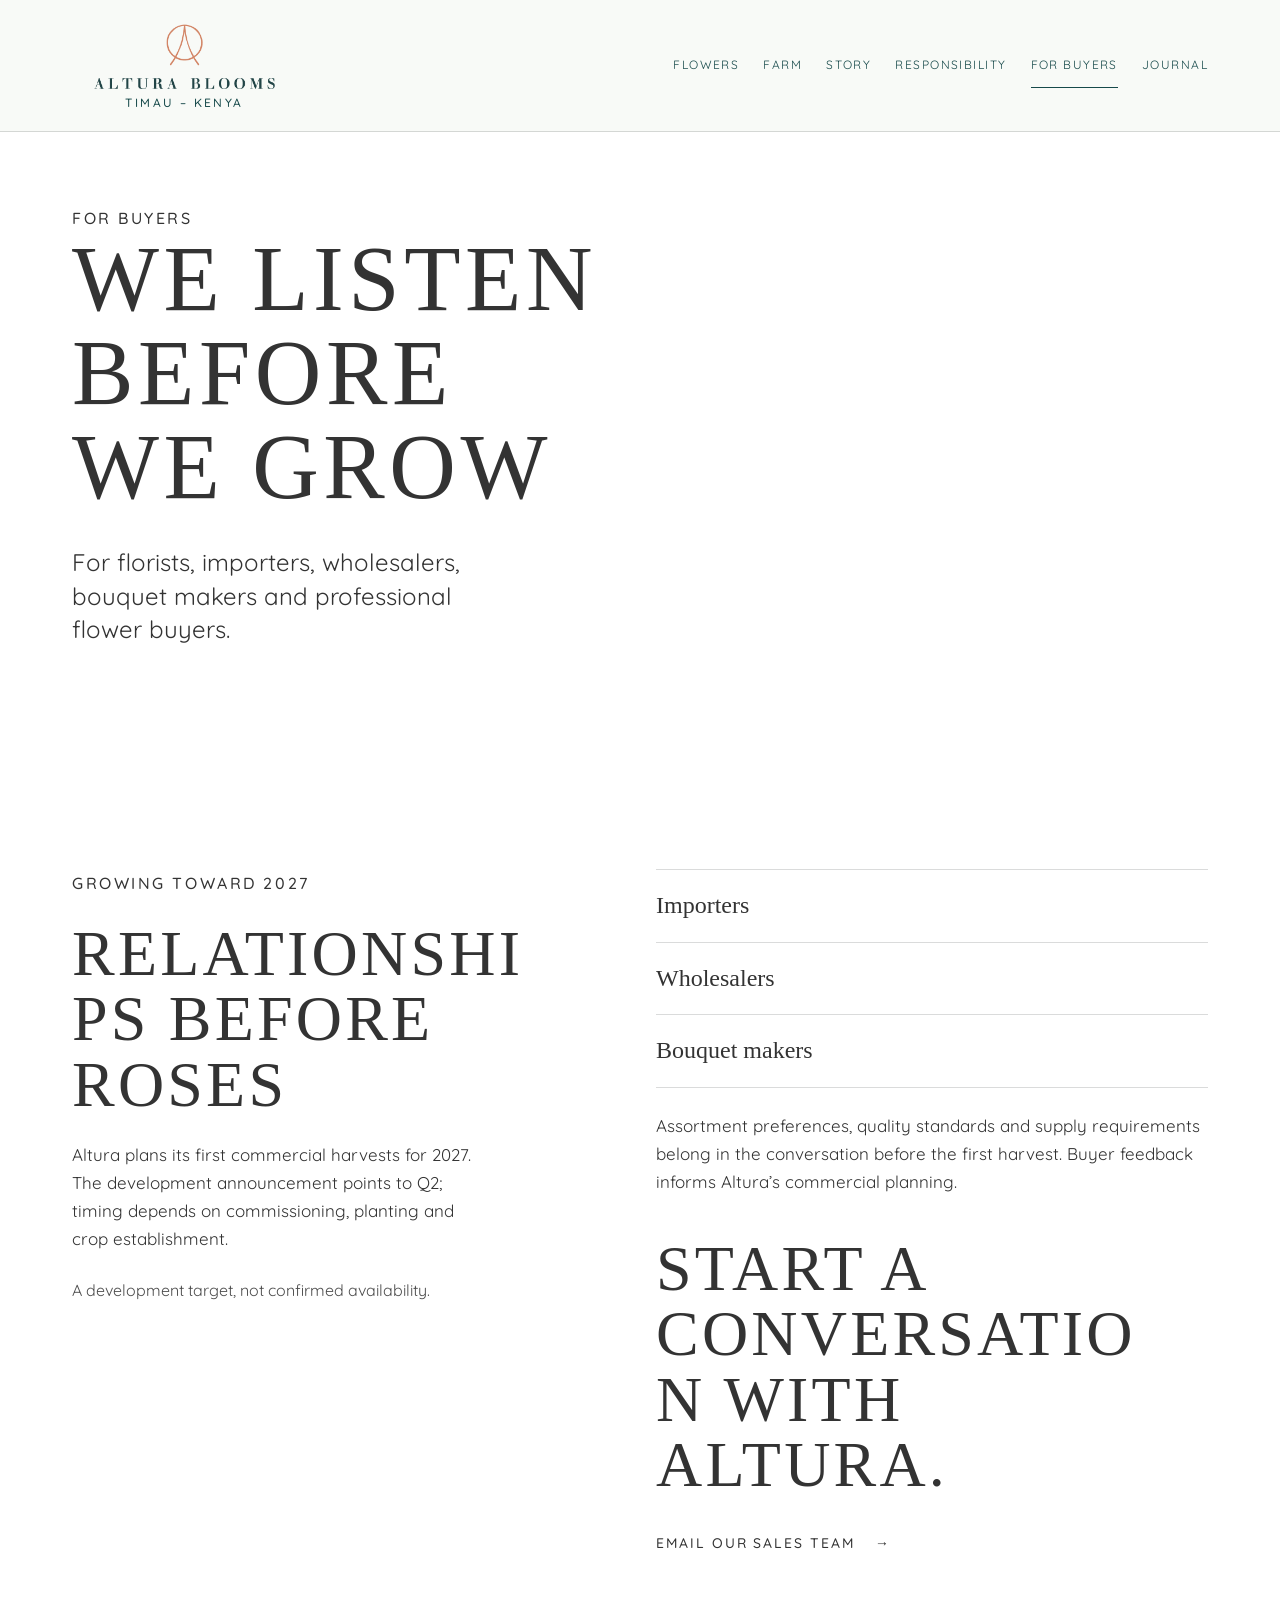
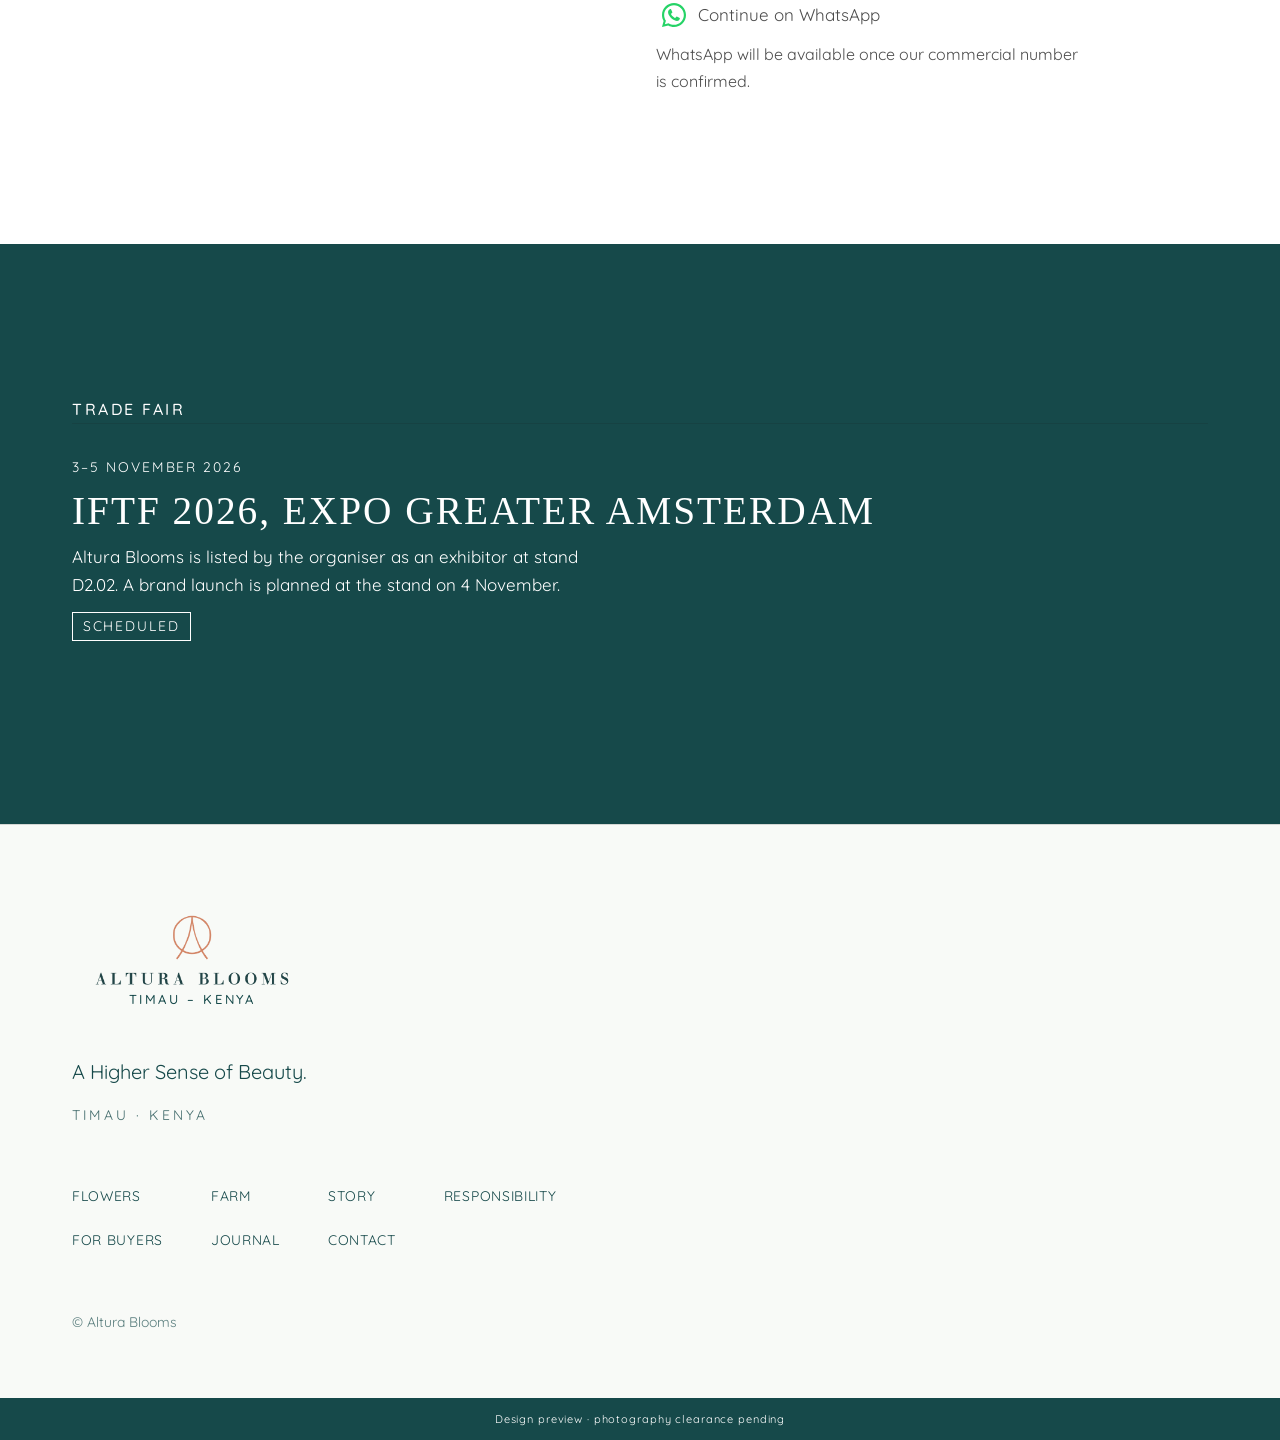
==== pages/buyers/index.html @ 37ee0383 "Add files via upload" ====
<!doctype html>
<html lang="en" data-stage="development">
<head>
<meta charset="utf-8">
<meta name="viewport" content="width=device-width, initial-scale=1, viewport-fit=cover">
<title>For Buyers — Altura Blooms</title>
<meta name="description" content="Altura Blooms is building direct relationships with importers, wholesalers and bouquet makers. Professional buyers can enquire about the assortment.">
<meta name="robots" content="noindex, nofollow">
<link rel="canonical" href="https://mrafrica12.github.io/altura_blooms/pages/buyers/index.html">
<meta property="og:site_name" content="Altura Blooms">
<meta property="og:title" content="For Buyers — Altura Blooms">
<meta property="og:description" content="Altura Blooms is building direct relationships with importers, wholesalers and bouquet makers. Professional buyers can enquire about the assortment.">
<meta property="og:type" content="website">
<meta property="og:locale" content="en">
<meta name="twitter:card" content="summary">
<meta name="theme-color" content="#16494A">
<link rel="icon" type="image/png" sizes="32x32" href="../../assets/logos/favicon/favicon-32.png">
<link rel="apple-touch-icon" href="../../assets/logos/favicon/apple-touch-icon.png">

<link rel="stylesheet" href="../../css/altura.css">
<script>document.documentElement.classList.add('js')</script>
<script type="application/ld+json">{"@context":"https://schema.org","@type":"BreadcrumbList","itemListElement":[{"@type":"ListItem","position":1,"name":"Altura Blooms","item":"https://mrafrica12.github.io/altura_blooms/"},{"@type":"ListItem","position":2,"name":"For Buyers","item":"https://mrafrica12.github.io/altura_blooms/pages/buyers/index.html"}]}</script>
</head>
<body>
<a class="skip-link" href="#main">Skip to content</a>
<header class="site-header">
  <div class="site-header__bar">
    <a class="wordmark" href="../../index.html" aria-label="Altura Blooms, home"><picture><source media="(max-width: 767px)" srcset="../../assets/logos/web/official-mark.png"><img class="wordmark__official" src="../../assets/logos/web/official-primary.png" width="225" height="118" alt="Altura Blooms — Timau, Kenya"></picture><span class="wordmark__location" aria-hidden="true">Timau – Kenya</span></a>
    <nav class="nav-desktop" aria-label="Primary"><ul><li><a href="../../pages/flowers/index.html">Flowers</a></li><li><a href="../../pages/farm/index.html">Farm</a></li><li><a href="../../pages/story/index.html">Story</a></li><li><a href="../../pages/responsibility/index.html">Responsibility</a></li><li><a href="../../pages/buyers/index.html" aria-current="page">For Buyers</a></li><li><a href="../../pages/journal/index.html">Journal</a></li></ul></nav>
    <button class="menu-toggle" type="button" aria-expanded="false" aria-controls="menu-panel"><span class="menu-toggle__label">Menu</span><span class="menu-toggle__bars" aria-hidden="true"></span></button>
  </div>
  <nav class="menu-panel" id="menu-panel" aria-label="Menu"><ul><li><a href="../../pages/flowers/index.html">Flowers</a></li><li><a href="../../pages/farm/index.html">Our Farm</a></li><li><a href="../../pages/story/index.html">Our Story</a></li><li><a href="../../pages/responsibility/index.html">People · Perpetuity · Planet</a></li><li><a href="../../pages/buyers/index.html" aria-current="page">For Buyers</a></li><li><a href="../../pages/journal/index.html">Journal</a></li><li><a href="../../pages/contact/index.html">Contact</a></li></ul><p class="menu-panel__foot">Timau · Kenya</p></nav>
</header>
<main id="main">


<section class="page-intro"><div class="container">
  <span class="eyebrow" data-reveal>For Buyers</span>
  <h1 data-reveal>We listen before we grow</h1>
  <p class="lede" data-reveal>For florists, importers, wholesalers, bouquet makers and professional flower buyers.</p>
</div></section>
<section class="section"><div class="container split">
  <div class="stack"><span class="eyebrow" data-reveal>Growing toward 2027</span><h2 data-reveal>Relationships before roses</h2><p data-reveal>Altura plans its first commercial harvests for 2027. The development announcement points to Q2; timing depends on commissioning, planting and crop establishment.</p><p class="caption">A development target, not confirmed availability.</p></div>
  <div class="stack">
    <ul class="people" data-reveal><li><strong>Importers</strong></li><li><strong>Wholesalers</strong></li><li><strong>Bouquet makers</strong></li></ul>
    <p>Assortment preferences, quality standards and supply requirements belong in the conversation before the first harvest. Buyer feedback informs Altura’s commercial planning.</p>
    <div class="buyer-conversation" id="conversation">
      <h2 class="display">Start a conversation with Altura.</h2>
      <a class="link-arrow" href="mailto:sales@alturablooms.ke">Email our sales team</a>
      <div class="buyer-whatsapp"><button class="whatsapp-action" type="button" disabled aria-describedby="whatsapp-state"><img src="../../assets/logos/whatsapp/whatsapp-glyph-green.svg" width="24" height="24" alt=""><span>Continue on WhatsApp</span></button><p class="whatsapp-note" id="whatsapp-state">WhatsApp will be available once our commercial number is confirmed.</p></div>
    </div>
  </div>
</div></section>
<section class="section section--dark"><div class="container">
  <span class="eyebrow" data-reveal>Trade fair</span>
  <article class="entry" data-reveal>
  <time datetime="2026-11-03">3–5 November 2026</time>
  <h3>IFTF 2026, Expo Greater Amsterdam</h3>
  <p>Altura Blooms is listed by the organiser as an exhibitor at stand D2.02. A brand launch is planned at the stand on 4 November.</p>
  <p><span class="status" data-event-end="2026-11-05">Scheduled</span></p>
</article>
</div></section>
</main>
<footer class="site-footer">
  <div class="container">
    <div class="site-footer__logo"><img class="site-footer__official" src="../../assets/logos/web/official-primary.png" width="240" height="126" alt="Altura Blooms — Timau, Kenya" loading="lazy"><span class="site-footer__location" aria-hidden="true">Timau – Kenya</span></div><p class="site-footer__line">A Higher Sense of Beauty.</p>
    <p class="site-footer__place">Timau · Kenya</p>
    <nav aria-label="Footer"><ul><li><a href="../../pages/flowers/index.html">Flowers</a></li><li><a href="../../pages/farm/index.html">Farm</a></li><li><a href="../../pages/story/index.html">Story</a></li><li><a href="../../pages/responsibility/index.html">Responsibility</a></li><li><a href="../../pages/buyers/index.html" aria-current="page">For Buyers</a></li><li><a href="../../pages/journal/index.html">Journal</a></li><li><a href="../../pages/contact/index.html">Contact</a></li></ul></nav>
    
    <small>© Altura Blooms</small>
  </div>
</footer>
<div class="dev-flag">Design preview · photography clearance pending</div>
<script src="../../js/altura.js" defer></script>



</body>
</html>
---- css/altura.css ----
/* Brand Guidelines 2026 pp.39–42. Legacy token names retained for compatibility. */
:root {
  /* Approved palette */
  --altura-deep-green: #16494A;
  --altura-deep-green-soft: #16494A;
  --altura-gold: #D39173;
  --altura-peach: #FFFFFF;
  --altura-ivory: #FFFFFF;
  --altura-white: #ffffff;
  --altura-charcoal: #333333;
  --altura-muted: #4D4D4D;
  --altura-rule: rgb(27 34 32 / 0.16);
  --altura-rule-light: rgb(255 255 255 / 0.28);

  /* type */
  --font-display: "Walbaum", Georgia, serif;
  --font-body: "Quicksand", Arial, sans-serif;
  --step--1: clamp(0.8125rem, 0.79rem + 0.1vw, 0.875rem);
  --step-0: clamp(1rem, 0.97rem + 0.15vw, 1.0625rem);
  --step-1: clamp(1.25rem, 1.15rem + 0.5vw, 1.5rem);
  --step-2: clamp(1.75rem, 1.5rem + 1.2vw, 2.5rem);
  --step-3: clamp(2.5rem, 2rem + 2.5vw, 4rem);
  --step-4: clamp(3.25rem, 2.4rem + 4.2vw, 6.5rem);
  --step-5: clamp(4rem, 2.6rem + 7vw, 10rem);
  --tracking-wide: 0.22em;
  --tracking-caps: 0.14em;

  /* spacing rhythm (4px base) */
  --space-1: 0.25rem;
  --space-2: 0.5rem;
  --space-3: 0.75rem;
  --space-4: 1rem;
  --space-5: 1.5rem;
  --space-6: 2rem;
  --space-7: 3rem;
  --space-8: 4.5rem;
  --space-9: 7rem;
  --gutter: 1.25rem;
  --section-space: clamp(4.5rem, 3rem + 8vw, 10rem);

  /* container widths */
  --container: 76rem;
  --container-narrow: 40rem;
  --container-text: 34rem;

  /* borders, motion, layers */
  --rule: 1px solid var(--altura-rule);
  --ease: cubic-bezier(0.22, 0.61, 0.36, 1);
  --duration-1: 200ms;
  --duration-2: 600ms;
  --duration-3: 1100ms;
  --z-header: 50;
  --z-menu: 60;
  --z-skip: 100;
  --header-height: 4.25rem;
  --touch: 2.75rem;
}
@media (min-width: 768px) { :root { --gutter: 2.5rem; --header-height: 5rem; } }
@media (min-width: 1440px) { :root { --gutter: 4rem; --container: 90rem; } }
*, *::before, *::after { box-sizing: border-box; }
html { -webkit-text-size-adjust: 100%; text-size-adjust: 100%; }
body, h1, h2, h3, h4, p, figure, blockquote, ul, ol, dl, dd { margin: 0; }
ul[role="list"], ol[role="list"], .list-plain { list-style: none; padding: 0; }
img, picture, svg { display: block; max-width: 100%; }
img { height: auto; }
button, input, select, textarea { font: inherit; color: inherit; }
button { cursor: pointer; }
a { color: inherit; }
[hidden] { display: none !important; }
body { font-family: var(--font-body); font-size: var(--step-0); line-height: 1.65; }
h1, h2, h3, .display { font-family: var(--font-display); font-weight: 400; line-height: 1.02; letter-spacing: -0.01em; text-wrap: balance; }
h1 { font-size: var(--step-4); }
h2 { font-size: var(--step-3); }
h3 { font-size: var(--step-2); }
.display--xl { font-size: var(--step-5); line-height: 0.92; }
.eyebrow { font-size: var(--step--1); letter-spacing: var(--tracking-wide); text-transform: uppercase; font-weight: 500; }
.eyebrow::before { content: ""; display: inline-block; width: 2rem; height: 1px; background: currentColor; vertical-align: middle; margin-right: var(--space-3); opacity: 0.7; }
.lede { font-family: var(--font-display); font-size: var(--step-1); line-height: 1.4; }
.tagline { font-family: var(--font-display); font-style: italic; }
.caption { font-size: var(--step--1); color: var(--altura-muted); }
p { max-width: var(--container-text); text-wrap: pretty; }
blockquote { font-family: var(--font-display); font-size: var(--step-2); line-height: 1.2; }
blockquote footer { font-family: var(--font-body); font-size: var(--step--1); letter-spacing: var(--tracking-caps); text-transform: uppercase; margin-top: var(--space-4); }
html { scroll-behavior: smooth; }
body { background: var(--altura-ivory); color: var(--altura-charcoal); min-height: 100vh; overflow-x: hidden; }
:focus-visible { outline: 2px solid var(--altura-gold); outline-offset: 3px; }
::selection { background: var(--altura-peach); color: var(--altura-charcoal); }
.skip-link { position: fixed; left: var(--space-4); top: var(--space-4); z-index: var(--z-skip); background: var(--altura-white); color: var(--altura-charcoal); padding: var(--space-3) var(--space-4); transform: translateY(-200%); }
.skip-link:focus { transform: none; }
main { display: block; }
.container { width: 100%; max-width: var(--container); margin-inline: auto; padding-inline: var(--gutter); }
.container--narrow { max-width: calc(var(--container-narrow) + 2 * var(--gutter)); }
.section { padding-block: var(--section-space); }
.section--dark { background: var(--altura-deep-green); color: var(--altura-ivory); }
.section--flush { padding-block: 0; }
.stack > * + * { margin-top: var(--space-5); }
.stack--lg > * + * { margin-top: var(--space-7); }
.section-head { margin-bottom: var(--space-7); }
.section-head .eyebrow { margin-bottom: var(--space-5); display: block; }

/* editorial split: stacked on mobile, asymmetric on wider screens */
.split { display: grid; gap: var(--space-6); }
.rule-top { border-top: var(--rule); padding-top: var(--space-5); }

/* full-bleed figure with caption */
.bleed { width: 100%; }
.media { position: relative; overflow: hidden; background: var(--altura-deep-green-soft); }
.media picture { display: block; width: 100%; height: 100%; }
.media img { width: 100%; height: 100%; object-fit: cover; }
.media--tall { aspect-ratio: 4 / 5; }
.media--wide { aspect-ratio: 3 / 2; }
.media--cinema { aspect-ratio: 4 / 5; }
figure figcaption { margin-top: var(--space-3); padding-inline: var(--gutter); font-size: var(--step--1); color: var(--altura-muted); }
.section--dark figure figcaption { color: rgb(246 241 232 / 0.7); }
/* buttons / links: text-led, quiet */
.link-arrow { display: inline-flex; align-items: center; gap: var(--space-3); min-height: var(--touch); font-size: var(--step--1); letter-spacing: var(--tracking-caps); text-transform: uppercase; text-decoration: none; font-weight: 500; border-bottom: 1px solid currentColor; padding-block: var(--space-2); }
.link-arrow::after { content: "→"; transition: transform var(--duration-1) var(--ease); }
.link-arrow:hover::after { transform: translateX(0.35rem); }
.btn { display: inline-flex; align-items: center; justify-content: center; min-height: var(--touch); padding: 0 var(--space-6); border: 1px solid currentColor; background: transparent; text-decoration: none; font-size: var(--step--1); letter-spacing: var(--tracking-caps); text-transform: uppercase; font-weight: 500; transition: background var(--duration-1), color var(--duration-1); }
.btn:hover { background: var(--altura-charcoal); color: var(--altura-ivory); }
.section--dark .btn:hover, .hero .btn:hover { background: var(--altura-ivory); color: var(--altura-deep-green); }
.btn[disabled] { opacity: 0.45; cursor: not-allowed; }
.btn[disabled]:hover { background: transparent; color: inherit; }

/* hero */
.hero { position: relative; min-height: 100svh; display: flex; align-items: flex-end; color: var(--altura-white); background: var(--altura-deep-green); isolation: isolate; }
.hero .media { position: absolute; inset: 0; z-index: -2; }
.hero::after { content: ""; position: absolute; inset: 0; z-index: -1; background: linear-gradient(to top, rgb(10 30 27 / 0.8), rgb(10 30 27 / 0.25) 45%, rgb(10 30 27 / 0) 68%); }
.hero__inner { width: 100%; padding: 0 var(--gutter) calc(var(--space-7) + env(safe-area-inset-bottom)); max-width: var(--container); margin-inline: auto; }
.hero__brand { font-size: var(--step--1); letter-spacing: var(--tracking-wide); text-transform: uppercase; margin-bottom: var(--space-4); }
.hero__title { font-size: var(--step-4); max-width: 11ch; }
.hero__place { margin-top: var(--space-5); font-size: var(--step--1); letter-spacing: var(--tracking-wide); text-transform: uppercase; }
.hero .link-arrow { margin-top: var(--space-5); }
.hero--page { min-height: 72svh; }

/* page intro (non-image) */
.page-intro { padding-top: calc(var(--header-height) + var(--space-8)); padding-bottom: var(--space-8); }
.page-intro h1 { max-width: 14ch; }
.page-intro .lede { margin-top: var(--space-6); max-width: 28rem; }

/* three principles */
.principle { position: relative; min-height: 88svh; display: flex; align-items: flex-end; color: var(--altura-ivory); background: var(--altura-deep-green); isolation: isolate; }
.principle .media { position: absolute; inset: 0; z-index: -2; }
.principle::after { content: ""; position: absolute; inset: 0; z-index: -1; background: linear-gradient(to top, rgb(10 30 27 / 0.78), rgb(10 30 27 / 0.1) 70%); }
.principle--plain::after { display: none; }
.principle__inner { width: 100%; max-width: var(--container); margin-inline: auto; padding: var(--space-8) var(--gutter); }
.principle__word { font-family: var(--font-display); font-size: var(--step-5); line-height: 0.9; letter-spacing: -0.02em; }
.principle__text { margin-top: var(--space-5); max-width: 24rem; }
.principle-lead { padding-block: var(--section-space); text-align: left; }
.principle-lead blockquote { max-width: 18ch; }

/* journey — typographic sequence */
.journey { counter-reset: stage; list-style: none; padding: 0; border-top: var(--rule); }
.journey li { counter-increment: stage; display: flex; align-items: baseline; gap: var(--space-5); padding-block: var(--space-5); border-bottom: var(--rule); font-family: var(--font-display); font-size: var(--step-2); }
.journey li::before { content: counter(stage, decimal-leading-zero); font-family: var(--font-body); font-size: var(--step--1); letter-spacing: var(--tracking-caps); color: var(--altura-gold); min-width: 2rem; }

/* continuity sequence (Perpetuity page) */
.continuity { list-style: none; padding: 0; font-family: var(--font-display); font-size: var(--step-3); line-height: 1.15; }
.continuity li { padding-block: var(--space-3); border-top: 1px solid var(--altura-rule-light); opacity: calc(1 - var(--i) * 0.14); }

/* people list */
.people { list-style: none; padding: 0; border-top: var(--rule); }
.people li { display: grid; gap: var(--space-1); padding-block: var(--space-4); border-bottom: var(--rule); }
.people strong { font-family: var(--font-display); font-weight: 400; font-size: var(--step-1); }
.people span { font-size: var(--step--1); color: var(--altura-muted); letter-spacing: var(--tracking-caps); text-transform: uppercase; }

/* dated entries (journal) */
.entry { padding-block: var(--space-6); border-top: var(--rule); display: grid; gap: var(--space-3); }
.entry time { font-size: var(--step--1); letter-spacing: var(--tracking-caps); text-transform: uppercase; color: var(--altura-gold); }
.entry h3 { font-size: var(--step-2); }
.status { display: inline-block; font-size: var(--step--1); letter-spacing: var(--tracking-caps); text-transform: uppercase; border: 1px solid currentColor; padding: 0.15rem 0.6rem; }

/* final brand moment */
.finale { position: relative; min-height: 100svh; padding: calc(var(--header-height) + var(--space-6)) 0 var(--space-8); display: grid; place-items: center; text-align: center; color: var(--altura-white); isolation: isolate; background: var(--altura-deep-green); }
.finale .media { position: absolute; inset: 0; z-index: -2; }
.finale::after { content: ""; position: absolute; inset: 0; z-index: -1; background: rgb(10 30 27 / 0.45); }
.finale__name { font-family: var(--font-display); font-size: var(--step-4); letter-spacing: 0.12em; text-transform: uppercase; line-height: 1.05; }
.finale__tag { font-family: var(--font-display); font-style: italic; font-size: var(--step-2); margin-top: var(--space-5); }
.finale__place { margin-top: var(--space-6); font-size: var(--step--1); letter-spacing: var(--tracking-wide); text-transform: uppercase; }

/* footer */
.site-footer { background: var(--altura-deep-green); color: var(--altura-ivory); padding-block: var(--space-8) var(--space-6); }
.site-footer__emblem { width: 8rem; height: 8rem; border-radius: 50%; box-shadow: 0 0 0 1px var(--altura-gold); }
.finale__mark { width: 5rem; height: 5rem; margin: 0 auto var(--space-6); border-radius: 50%; box-shadow: 0 0 0 1px var(--altura-peach); }
.site-footer__name { font-family: var(--font-display); font-size: var(--step-2); letter-spacing: 0.14em; text-transform: uppercase; }
.site-footer__tag { font-family: var(--font-display); font-style: italic; margin-top: var(--space-2); }
.site-footer__place { font-size: var(--step--1); letter-spacing: var(--tracking-wide); text-transform: uppercase; margin-top: var(--space-4); opacity: 0.8; }
.site-footer nav ul { list-style: none; padding: 0; margin: var(--space-7) 0; display: grid; grid-template-columns: 1fr 1fr; gap: 0 var(--space-5); }
.site-footer nav a { display: flex; align-items: center; min-height: var(--touch); text-decoration: none; border-bottom: 1px solid var(--altura-rule-light); font-size: var(--step--1); letter-spacing: var(--tracking-caps); text-transform: uppercase; }
.site-footer small { display: block; font-size: var(--step--1); opacity: 0.7; }

/* development-stage marker; removed by build when stage != development */
.dev-flag { position: fixed; right: var(--space-2); bottom: var(--space-2); z-index: var(--z-skip); background: var(--altura-charcoal); color: var(--altura-white); font-size: 0.6875rem; letter-spacing: 0.08em; padding: 0.35rem 0.6rem; opacity: 0.85; pointer-events: none; }
.site-header { position: fixed; inset: 0 0 auto 0; z-index: var(--z-header); height: var(--header-height); background: var(--altura-ivory); color: var(--altura-charcoal); border-bottom: var(--rule); transition: background var(--duration-2) var(--ease), color var(--duration-2) var(--ease), border-color var(--duration-2); }
.js .site-header[data-over-hero]:not(.is-scrolled):not(.is-menu-open) { background: transparent; color: var(--altura-white); border-color: transparent; }
.site-header__bar { position: relative; z-index: calc(var(--z-menu) + 1); height: 100%; display: flex; align-items: center; justify-content: space-between; max-width: var(--container); margin-inline: auto; padding-inline: var(--gutter); }
.wordmark { font-family: var(--font-display); font-size: 1.125rem; letter-spacing: 0.32em; text-transform: uppercase; text-decoration: none; display: inline-flex; align-items: center; min-height: var(--touch); }
.wordmark { gap: var(--space-3); }
.wordmark__mark { width: 2.5rem; height: 2.5rem; border-radius: 50%; }
.menu-toggle { display: inline-flex; align-items: center; gap: var(--space-3); min-height: var(--touch); min-width: var(--touch); padding: 0; border: 0; background: none; font-size: var(--step--1); letter-spacing: var(--tracking-caps); text-transform: uppercase; }
.menu-toggle__bars { width: 1.5rem; height: 0.75rem; position: relative; }
.menu-toggle__bars::before, .menu-toggle__bars::after { content: ""; position: absolute; left: 0; right: 0; height: 1px; background: currentColor; transition: transform var(--duration-1) var(--ease), top var(--duration-1) var(--ease); }
.menu-toggle__bars::before { top: 0; }
.menu-toggle__bars::after { top: 100%; }
.menu-toggle[aria-expanded="true"] .menu-toggle__bars::before { top: 50%; transform: rotate(45deg); }
.menu-toggle[aria-expanded="true"] .menu-toggle__bars::after { top: 50%; transform: rotate(-45deg); }
.nav-desktop, .header-enquire { display: none; }

/* full-viewport mobile menu */
.menu-panel { position: fixed; inset: 0; z-index: var(--z-menu); background: var(--altura-deep-green); color: var(--altura-ivory); display: flex; flex-direction: column; padding: calc(var(--header-height) + var(--space-5)) var(--gutter) calc(var(--space-6) + env(safe-area-inset-bottom)); overflow-y: auto; opacity: 0; visibility: hidden; transition: opacity var(--duration-2) var(--ease), visibility 0s linear var(--duration-2); }
.menu-panel.is-open { opacity: 1; visibility: visible; transition-delay: 0s; }
.menu-panel ul { list-style: none; padding: 0; margin: 0; }
.menu-panel a { display: block; padding-block: var(--space-3); font-family: var(--font-display); font-size: clamp(1.75rem, 7.5vw, 2.5rem); line-height: 1.1; text-decoration: none; }
.menu-panel a[aria-current="page"] { color: var(--altura-peach); }
.menu-panel__foot { margin-top: auto; padding-top: var(--space-7); font-size: var(--step--1); letter-spacing: var(--tracking-wide); text-transform: uppercase; opacity: 0.75; }
.site-header.is-menu-open { background: var(--altura-deep-green); color: var(--altura-ivory); border-color: transparent; z-index: calc(var(--z-menu) + 1); }
body.menu-locked { overflow: hidden; }
/* Catalogue architecture — rendered only when data/varieties.json holds approved records. */
.catalogue[hidden] { display: none !important; }
.catalogue__filters { display: flex; flex-wrap: wrap; gap: var(--space-3); margin-bottom: var(--space-6); }
.catalogue__filters label { font-size: var(--step--1); letter-spacing: var(--tracking-caps); text-transform: uppercase; display: grid; gap: var(--space-1); }
.catalogue__filters select { min-height: var(--touch); padding: 0 var(--space-4); background: var(--altura-white); border: var(--rule); border-radius: 0; }
/* mobile: swipeable, one flower per screen-width */
.catalogue__track { display: flex; gap: var(--space-4); overflow-x: auto; scroll-snap-type: x mandatory; margin-inline: calc(var(--gutter) * -1); padding-inline: var(--gutter); scrollbar-width: none; overscroll-behavior-x: contain; }
.catalogue__track::-webkit-scrollbar { display: none; }
.flower-card { flex: 0 0 86%; scroll-snap-align: center; background: var(--altura-white); display: flex; flex-direction: column; }
.flower-card__media { aspect-ratio: 4 / 5; background: var(--altura-deep-green-soft); }
.flower-card__media img { width: 100%; height: 100%; object-fit: cover; }
.flower-card__body { padding: var(--space-5); display: grid; gap: var(--space-2); }
.flower-card__cat { font-size: var(--step--1); letter-spacing: var(--tracking-caps); text-transform: uppercase; color: var(--altura-muted); }
.flower-card h3 { font-size: var(--step-2); }
.flower-card__facts { font-size: var(--step--1); letter-spacing: var(--tracking-caps); text-transform: uppercase; }
.form { display: grid; gap: var(--space-5); max-width: var(--container-narrow); }
.field { display: grid; gap: var(--space-2); }
.field label, .field legend { font-size: var(--step--1); letter-spacing: var(--tracking-caps); text-transform: uppercase; font-weight: 500; }
.field .hint { font-size: var(--step--1); color: var(--altura-muted); }
.field input, .field select, .field textarea { width: 100%; min-height: var(--touch); padding: var(--space-3) var(--space-4); background: var(--altura-white); border: 1px solid var(--altura-rule); border-radius: 0; font-size: 1rem; /* >=16px avoids iOS zoom */ }
.field textarea { min-height: 7rem; resize: vertical; }
.field input:focus-visible, .field select:focus-visible, .field textarea:focus-visible { outline-offset: 0; border-color: var(--altura-deep-green); }
.form fieldset { border: 0; padding: 0; margin: 0; display: grid; gap: var(--space-5); }
.form details { border-top: var(--rule); padding-top: var(--space-4); }
.form summary { min-height: var(--touch); display: flex; align-items: center; cursor: pointer; font-size: var(--step--1); letter-spacing: var(--tracking-caps); text-transform: uppercase; font-weight: 500; }
.form details[open] summary { margin-bottom: var(--space-4); }
.check { display: flex; gap: var(--space-3); align-items: flex-start; font-size: var(--step--1); }
.check input { width: 1.5rem; height: 1.5rem; min-height: 0; flex: none; margin-top: 0.1rem; }
.form-note { border-left: 2px solid var(--altura-gold); padding-left: var(--space-4); font-size: var(--step--1); }
/* Quiet reveal only. Nothing hidden unless JS is running. */
.reveal-ready [data-reveal] { opacity: 0;  transition: opacity var(--duration-3) var(--ease); }
.reveal-ready [data-reveal].is-visible { opacity: 1; transform: none; }
@media (prefers-reduced-motion: reduce) {
  html { scroll-behavior: auto; }
  *, *::before, *::after { animation: none !important; transition-duration: 0.01ms !important; }
  .reveal-ready [data-reveal] { opacity: 1; transform: none; }
}
.visually-hidden { position: absolute !important; width: 1px; height: 1px; overflow: hidden; clip-path: inset(50%); white-space: nowrap; }
.text-center { text-align: center; }
.mt-6 { margin-top: var(--space-6); }
.mt-7 { margin-top: var(--space-7); }
.on-dark { color: var(--altura-ivory); }
.accent { color: var(--altura-gold); }
/* Progressive enhancement — everything above 390px is additive. */
@media (min-width: 768px) {
  .split { grid-template-columns: repeat(12, 1fr); gap: var(--space-6); align-items: start; }
  .split > :first-child { grid-column: 1 / span 5; }
  .split > :last-child { grid-column: 7 / span 6; }
  .split--image-left > :first-child { grid-column: 1 / span 7; }
  .split--image-left > :last-child { grid-column: 9 / span 4; align-self: end; }
  .media--cinema { aspect-ratio: 21 / 9; }
  .media--tall { aspect-ratio: 3 / 4; }
  .flower-card { flex-basis: 44%; }
  .principle { min-height: 80svh; }
  .principle__text { max-width: 28rem; }
  .site-footer nav ul { grid-template-columns: repeat(4, auto); justify-content: start; gap: 0 var(--space-7); }
}
@media (min-width: 1024px) {
  .menu-toggle { display: none; }
  .nav-desktop { display: block; }
  .nav-desktop ul { display: flex; gap: var(--space-6); list-style: none; padding: 0; margin: 0; }
  .nav-desktop a { display: inline-flex; align-items: center; min-height: var(--touch); font-size: var(--step--1); letter-spacing: var(--tracking-caps); text-transform: uppercase; text-decoration: none; border-bottom: 1px solid transparent; }
  .nav-desktop a:hover, .nav-desktop a[aria-current="page"] { border-bottom-color: currentColor; }
  .header-enquire { display: inline-flex; min-height: 2.5rem; padding-inline: var(--space-5); }
  .site-header__bar { gap: var(--space-6); }
  .flower-card { flex-basis: 30%; }
  .hero__inner { padding-bottom: var(--space-9); }
  .hero--page { min-height: 80svh; }
}
@media (min-width: 1440px) { .flower-card { flex-basis: 24%; } }
@media (min-width: 1920px) { :root { --container: 104rem; } }
/* wide screens keep restraint: text measure stays fixed */
/* Local refinement: preserve the existing palette, routes and section sequence. */
:root { --gutter: clamp(1.25rem, 6.15vw, 1.75rem); }
html { scroll-padding-top: calc(var(--header-height) + 1.5rem); }
body { overflow-x: clip; }
.split > * { min-width: 0; }
.eyebrow::before { display: none; }
.link-arrow { border-bottom: 0; gap: 1.25rem; }
.link-arrow:hover { text-decoration: underline; text-underline-offset: 0.5rem; }
:focus-visible { outline-color: currentColor; }

/* A single invitation, with room for the mountain above it. */
.hero--home { min-height: max(36rem, 100svh); }
.hero--home::after { background: linear-gradient(180deg, rgb(8 25 23 / .32), transparent 22%, transparent 43%, rgb(8 25 23 / .42) 66%, rgb(8 25 23 / .88)); }
.hero--home .hero__inner { padding-top: 20rem; padding-bottom: calc(3.5rem + env(safe-area-inset-bottom)); }
.hero--home .hero__title { max-width: none; font-size: clamp(2rem, 10.7vw, 4.75rem); line-height: 1.06; letter-spacing: -.035em; text-wrap: initial; }
.hero--home .hero__title span, .hero--home .hero__title em { display: block; }
.hero--home .hero__title em { font-weight: 400; }
.hero--home .hero__place { margin-top: 1.75rem; font-size: .8125rem; letter-spacing: .2em; }
.hero--home .link-arrow { margin-top: 1.5rem; text-transform: none; letter-spacing: .035em; font-size: .9375rem; }
.hero--home .media img { object-position: 94% 50% !important; }
.wordmark { font-size: 1.25rem; letter-spacing: .28em; }
.wordmark__mark { display: block; flex: none; }
.menu-toggle { justify-content: flex-end; }
.menu-toggle__label { position: absolute; width: 1px; height: 1px; overflow: hidden; clip-path: inset(50%); white-space: nowrap; }
.menu-panel a { padding-block: 1rem; }

/* Give the buyer-listening idea the first sustained editorial pause. */
.flowers-intro { padding-block: clamp(6rem, 20vw, 11rem); }
.flowers-intro .split { gap: 3.5rem; }
.flowers-intro .display--xl { font-size: clamp(3rem, 13.4vw, 7.5rem); line-height: 1.02; max-width: 12ch; }
.flowers-intro blockquote { font-size: clamp(1.75rem, 7.2vw, 2.75rem); line-height: 1.22; }
.flowers-intro blockquote footer { margin-top: 1.5rem; }
.flowers-intro .stack > p { margin-top: 2.5rem; }
.flowers-intro .stack > .link-arrow { margin-top: 1.75rem; }
.place-chapter .media--cinema { aspect-ratio: 1 / 1; }
.place-chapter .section { padding-block: clamp(5.5rem, 18vw, 10rem); }

/* Sequential chapters; let photographs and words each have their own space. */
.home .principle { display: flex; flex-direction: column; align-items: stretch; min-height: 0; }
.home .principle .media { position: relative; inset: auto; z-index: auto; aspect-ratio: 4 / 5; }
.home .principle--people .media { aspect-ratio: 4 / 3; }
.home .principle::after { display: none; }
.home .principle__inner { padding-block: 4rem 6rem; }
.home .principle__word { font-size: clamp(4.5rem, 21vw, 10rem); line-height: 1.05; }
.home .principle--land .principle__word { font-size: clamp(3.25rem, 14.3vw, 9rem); }
.home .principle__text { margin-top: 1.75rem; }
.home .principle__inner .link-arrow { margin-top: 1.5rem; }
.home .principle--land { background: var(--altura-ivory); color: var(--altura-charcoal); }
.home .principle-lead blockquote { max-width: 24ch; font-size: clamp(2rem, 8vw, 4rem); }
.home .principle-lead { padding-block: clamp(5.5rem, 18vw, 9rem); }
.home .journey { border: 0; }
.home .journey li { padding-block: 1.75rem; border: 0; gap: 1.5rem; font-size: clamp(2rem, 7.5vw, 2.75rem); }
.home .journey li::before { color: var(--altura-muted); font-family: var(--font-display); font-size: 1.75rem; min-width: 2.5rem; letter-spacing: 0; }
.home [aria-labelledby="buyers-h"] .btn { justify-content: space-between; padding-inline: 0; border-width: 0 0 1px; min-width: 13rem; min-height: 3.5rem; }
.home [aria-labelledby="buyers-h"] .btn::after { content: '→'; margin-left: 1.5rem; }
.home .status { border: 0; padding: 0; color: var(--altura-muted); }
.entry time { color: var(--altura-muted); }
.section--dark .entry time, .section--dark .status { color: var(--altura-peach); }
.finale__name { font-size: clamp(2.5rem, 11vw, 6.5rem); letter-spacing: .08em; }
.finale__mark { display: none; }
.site-footer { padding-bottom: calc(4rem + env(safe-area-inset-bottom)); }
.site-footer nav a { border: 0; letter-spacing: .08em; }
.dev-flag { bottom: max(.5rem, env(safe-area-inset-bottom)); font-size: .6875rem; }
.field input, .field select { min-height: 3.5rem; background: transparent; }
.form fieldset { gap: 2rem; }

@media (min-width: 768px) {
  :root { --gutter: 2.5rem; }
  .hero--home .hero__title { font-size: clamp(4.5rem, 7.5vw, 8rem); }
  .hero--home .hero__inner { padding-bottom: clamp(4rem, 7vw, 8rem); }
  .hero--home .media img { object-position: 94% 50% !important; }
  .flowers-intro .split { gap: 2rem; }
  .flowers-intro .display--xl { font-size: clamp(3.25rem, 6.5vw, 6.75rem); }
  .flowers-intro .stack { padding-top: .5rem; }
  .place-chapter .media--cinema { aspect-ratio: 16 / 9; }
  .home .principle { position: relative; min-height: 90svh; justify-content: flex-end; color: var(--altura-ivory); }
  .home .principle .media { position: absolute; inset: 0; z-index: -2; aspect-ratio: auto; }
  .home .principle::after { display: block; background: linear-gradient(to top, rgb(8 25 23 / .9), rgb(8 25 23 / .25) 45%, transparent 75%); }
  .home .principle__inner { padding-block: 5rem; }
  .home .principle--people .media img { object-position: 50% 0% !important; }
  .home .principle:last-child .media img { object-position: 50% 15% !important; }
  .home .journey { display: grid; grid-template-columns: repeat(3, 1fr); gap: 2rem; }
  .home .journey li { display: block; font-size: 2rem; }
  .home .journey li::before { display: block; margin-bottom: 1.5rem; }
}
@media (min-width: 1024px) and (max-width: 1279px) {
  .nav-desktop ul { gap: 1.25rem; }
  .nav-desktop a { letter-spacing: .08em; }
}
@media (min-width: 1280px) {
  .home .journey { grid-template-columns: repeat(6, 1fr); gap: 1.5rem; }
  .home .journey li { font-size: 1.875rem; }
}
@media (min-width: 1440px) { :root { --gutter: 4rem; } }
.buyer-conversation { margin-top: 2.5rem; }
.buyer-conversation h2 { max-width: 16ch; margin-bottom: 1.5rem; }
.buyer-whatsapp { margin-top: 1.5rem; max-width: 34rem; }
.whatsapp-action { display: inline-flex; align-items: center; gap: .75rem; min-height: 52px; padding-block: .75rem; color: var(--altura-deep-green); background: transparent; border: 0; font: inherit; text-align: left; text-decoration: none; }
.whatsapp-action img { flex: none; width: 24px; height: 24px; }
.whatsapp-action:not(:disabled):hover { text-decoration: underline; text-underline-offset: .3em; }
.whatsapp-action:disabled { opacity: 1; color: var(--altura-muted); cursor: default; }
.whatsapp-action:focus-visible { outline: 2px solid currentColor; outline-offset: 5px; }
.whatsapp-note { font-size: 1rem; line-height: 1.65; color: var(--altura-muted); max-width: 44ch; }
.whatsapp-message { white-space: pre-wrap; overflow-wrap: anywhere; font: inherit; line-height: 1.65; margin-block: 1.5rem; padding: 1.25rem; border-left: 2px solid var(--altura-gold); }
[data-whatsapp-preview] { margin-top: 2rem; }
[hidden] { display: none !important; }
.site-footer .whatsapp-action { color: inherit; margin-block: 1rem; }
.demo-photo { min-height: 22rem; padding: 2rem; display: flex; flex-direction: column; justify-content: center; gap: 1.5rem; background: var(--altura-deep-green); color: var(--altura-ivory); }
.demo-photo .display { font-size: clamp(2.5rem, 8vw, 4rem); }
.demo-specs { display: grid; grid-template-columns: 1fr 1fr; gap: 1rem; }
.demo-specs dt { color: var(--altura-muted); }
.demo-specs dd { margin: 0; }
.demo-actions { display: flex; flex-wrap: wrap; align-items: center; gap: 1rem; }
.demo-notice { padding: 1rem var(--gutter); background: var(--altura-ivory); color: var(--altura-deep-green); font-size: 1rem; }
/* Editorial copy enhancements; retain the established type, colour and spacing system. */
.quality-intentions { list-style: none; padding: 0; margin: 0; font-family: var(--font-display); font-size: clamp(1.75rem, 5.5vw, 2.5rem); line-height: 1.25; }
.quality-intentions li + li { margin-top: 1rem; }
.development-figures { display: grid; gap: 2.5rem; }
.development-figures dt { font-size: 1rem; color: var(--altura-muted); }
.development-figures dd { margin: .5rem 0 0; }
.development-figures strong { display: block; white-space: nowrap; font: 400 clamp(3rem, 4vw, 5rem)/1.1 var(--font-display); }
.development-figures span { display: block; margin-top: .75rem; max-width: 26ch; }
.forest-figure { font: 400 clamp(5rem, 24vw, 9rem)/1.1 var(--font-display); margin-block: 1.5rem; }
.forest-figure span { font-size: .5em; }
.principle-context { margin-top: 2.5rem; font: 400 var(--step-1)/1.4 var(--font-display); }
.source-note { margin-top: 1.5rem; font-size: 1rem; }
.source-note a { text-underline-offset: .2em; }
.section--dark .source-note { color: var(--altura-ivory); }
.industry-feature { max-width: 48rem; }
.industry-feature .eyebrow { display: block; }
.industry-feature .eyebrow time { display: inline; }
.industry-feature .link-arrow { margin-top: 1rem; }
#conversation, #leadership, #demo-catalogue { scroll-margin-top: calc(var(--header-height) + 1.5rem); }
@media (min-width: 768px) { .development-figures { grid-template-columns: 1fr 1fr; gap: 2rem; } }
@media (min-width: 1280px) { .home .journey { grid-template-columns: repeat(7, minmax(0, 1fr)); gap: 1rem; } }
/* Keep the preview label below the fixed header, rather than covered by it. */
.demo-notice { max-width: none; margin: 0; padding-top: calc(var(--header-height) + 1rem); }
.demo-notice + .page-intro { padding-top: var(--space-8); }
/* The controlling 2026 identity. One ground, measured space, slow fades. */
@font-face { font-family: Quicksand; src: url('../assets/fonts/quicksand-variable.ttf') format('truetype'); font-style: normal; font-weight: 300 700; font-display: swap; }
h1, h2, h3, .display { text-transform: uppercase; letter-spacing: .05em; font-style: normal; }
h1, h2, h3 { overflow-wrap: anywhere; }
.lede, blockquote { font-family: var(--font-body); }
.eyebrow, .caption, figcaption { font-size: 1rem; }
.eyebrow { letter-spacing: .16em; }
h2 + p, .section-head > p:last-child { margin-top: 2rem; }
.hero::after, .hero--home::after, .finale::after, .home .principle::after { background: rgb(22 73 74 / .7); }
.link-arrow::after { transition: none; }
.link-arrow:hover::after { transform: none; }
.site-header { --header-height: 7rem; height: var(--header-height); background: #fff; }
:root { --header-height: 7rem; }
.js .site-header[data-over-hero]:not(.is-scrolled):not(.is-menu-open) { background: #fff; color: var(--altura-deep-green); }
.wordmark { display: block; width: 180px; min-width: 180px; }
.wordmark__official { width: 180px; height: 95px; object-fit: contain; }
.site-footer__official { width: 240px; height: 126px; object-fit: contain; }
.site-header__bar { gap: 1rem; }
.site-footer { background: #fff; color: var(--altura-deep-green); border-top: 1px solid var(--altura-rule); }
.site-footer__line { font-family: var(--font-body); font-size: 1.25rem; margin-top: 2rem; }
.site-footer nav a { letter-spacing: .05em; }
.hero--home { min-height: max(48rem, 100svh); }
.hero--home .hero__inner { padding-block: calc(var(--header-height) + 4rem) 4rem; }
.hero--home .hero__title { font-size: clamp(2.8rem, 8.7vw, 8.6rem); letter-spacing: .045em; line-height: 1.04; max-width: 12ch; margin-top: 1.75rem; }
.hero--home .hero__title span { display: block; }
.hero--home .hero__place { margin-top: 0; font-size: .875rem; }
.hero__introduction { margin-top: 2rem; max-width: 35rem; font-size: clamp(1rem, 1.4vw, 1.2rem); }
.hero--home .link-arrow { margin-top: 1.75rem; }
.altitude { padding-block: clamp(5rem, 10vw, 9rem); }
.altitude__facts { display: grid; grid-template-columns: 1fr 1fr; gap: 2.5rem; margin-block: 3rem 4rem; }
.altitude__facts > div { display: flex; flex-direction: column-reverse; gap: .5rem; }
.altitude__facts dt { text-transform: uppercase; font-size: .875rem; letter-spacing: .14em; }
.altitude__facts dd { margin: 0; font: 400 clamp(4rem, 10vw, 9rem)/1 var(--font-display); }
.altitude__facts .altitude__primary { grid-column: 1 / -1; padding-bottom: 2rem; border-bottom: 1px solid var(--altura-gold); }
.altitude__primary dd { font-size: clamp(6rem, 25vw, 24rem); letter-spacing: -.04em; color: var(--altura-gold); }
.altitude__story { display: grid; gap: 2rem; }
.altitude__story h2 { font-size: clamp(1.9rem, 4vw, 4.5rem); }
.rose-rhythm .section-head { margin-bottom: 4rem; }
.rose-rhythm .section-head h2 { max-width: 20ch; font-size: clamp(2rem, 4vw, 4rem); }
.rose-beat { padding-block: 2.5rem; border-top: 1px solid var(--altura-rule); display: grid; gap: 1.5rem; align-items: center; }
.rose-beat h3 { font-size: clamp(2.85rem, 11.5vw, 11rem); letter-spacing: .015em; line-height: 1.08; color: var(--altura-deep-green); overflow-wrap: normal; }
.rose-beat p { max-width: 32ch; }
.rose-rhythm__foot { display: grid; gap: 1.5rem; margin-top: 3rem; }
.campaign { font-size: clamp(2.6rem, 8vw, 8.5rem); line-height: 1.12; letter-spacing: .025em; color: var(--altura-deep-green); margin-top: 2.5rem; }
.florist__detail { margin-top: 4rem; display: grid; gap: 2.5rem; }
.florist__checklist { font: 400 clamp(2rem, 4vw, 4rem)/1.3 var(--font-display); }
.human-chapter { display: grid; background: var(--altura-deep-green); color: white; }
.human-chapter > .media { aspect-ratio: 4 / 3; }
.human-chapter__copy { padding: clamp(3rem, 6vw, 6rem) var(--gutter); }
.human-chapter h2 { font-size: clamp(2rem, 3.6vw, 4rem); }
.human-chapter .link-arrow { justify-self: start; }
.responsibility-summary h2 { max-width: 21ch; margin-top: 2rem; }
.responsibility-links { margin-top: 3rem; }
.responsibility-links > a { display: grid; grid-template-columns: 1fr auto; align-items: center; gap: 1rem; padding-block: 1.75rem; border-top: var(--rule); text-decoration: none; }
.responsibility-links > a > span:first-child { font-size: clamp(1.5rem, 3vw, 2.5rem); font-family: var(--font-display); }
.responsibility-links > a > p { grid-row: 2; }
.responsibility-links > a > span:last-child { grid-row: 1; grid-column: 2; }
.responsibility-links > a:hover > span:first-child { text-decoration: underline; text-underline-offset: .25em; }
.process .section-head { max-width: 52rem; }
.process h2 { font-size: clamp(2rem, 5vw, 5rem); }
.home .journey { grid-template-columns: repeat(2, minmax(0,1fr)); gap: 1.25rem; display: grid; }
.home .journey li { font-family: var(--font-body); display: block; font-size: 1rem; border-top: 1px solid var(--altura-rule-light); }
.home .journey li::before { display: block; color: white; font-size: 1rem; margin-bottom: 1rem; }
.name-moment { padding-block: clamp(7rem, 17vw, 17rem); }
.name-moment__place { margin-top: 3rem; text-transform: uppercase; letter-spacing: .1em; }
.buyer-invitation h2 { font-size: clamp(3rem, 6vw, 6rem); margin-top: 2rem; }
.journal-summary h3 { font-size: clamp(1.5rem, 2.5vw, 2.5rem); }
.section--dark .caption, .section--dark .lede { color: white; }
.dev-flag { position: static; text-align: center; background: var(--altura-deep-green); padding: .75rem; opacity: 1; }
@media (min-width: 768px) {
 .altitude__facts { grid-template-columns: 2.5fr 1fr 1fr; align-items: end; gap: 3rem; }
 .altitude__facts .altitude__primary { grid-column: auto; border-bottom: 0; padding-bottom: 0; }
 .altitude__primary dd { font-size: clamp(8rem, 20vw, 20rem); }
 .altitude__facts dd:not(.altitude__primary dd) { font-size: clamp(4rem, 7vw, 7rem); }
 .altitude__story, .florist__detail { grid-template-columns: 1.2fr 1fr; gap: 8%; }
 .rose-beat { grid-template-columns: 1.65fr 1fr; gap: 6%; padding-block: 3rem; }
 .rose-beat h3 { font-size: clamp(4rem, 9vw, 9rem); }
 .rose-rhythm__foot { grid-template-columns: 1fr 1fr; align-items: center; }
 .rose-rhythm__foot .link-arrow { justify-self: end; }
 .responsibility-links > a { grid-template-columns: 1fr 1.5fr auto; }
 .responsibility-links > a > p { grid-row: auto; }
 .responsibility-links > a > span:last-child { grid-column: auto; }
 .home .journey { grid-template-columns: repeat(7,minmax(0,1fr)); }
}
@media (min-width: 900px) { .human-chapter { grid-template-columns: 58% 42%; } .human-chapter > .media { aspect-ratio: auto; min-height: 38rem; } .human-chapter__copy { align-self: center; padding-inline: 3rem; } }
@media (min-width: 1024px) and (max-width: 1199px) { .nav-desktop ul { gap: .9rem; } .nav-desktop a { letter-spacing: .025em; font-size: .75rem; } }
@media (prefers-reduced-motion: reduce) { .reveal-ready [data-reveal] { opacity: 1; } }
/* Navigation and content remain usable when scripts are disabled. */
html:not(.js) .site-header { position: relative; height: auto; }
html:not(.js) .site-header__bar { flex-wrap: wrap; padding-block: 1rem; }
html:not(.js) .nav-desktop { display: block; }
html:not(.js) .nav-desktop ul { display: flex; flex-wrap: wrap; gap: .75rem; list-style: none; padding: 0; }
html:not(.js) .nav-desktop a { display: inline-flex; min-height: 44px; align-items: center; }
html:not(.js) .menu-toggle { display: none; }
.hero--home { min-height: 100svh; align-items: center; }
.hero--home .hero__inner { padding-block: calc(var(--header-height) + 2.5rem) 2.5rem; }
@media (max-width: 767px) { .hero--home .hero__title { font-size: clamp(2.5rem, 9.5vw, 4.5rem); } }
/* Primary artwork stays above its 180px ink-width minimum; use the mark on phones. */
:root { --header-height: 8.25rem; }
.site-header { --header-height: 8.25rem; }
.wordmark { width: 225px; min-width: 225px; }
.wordmark__official { width: 225px; height: 118px; }
@media (max-width: 767px) {
 :root, .site-header { --header-height: 5.5rem; }
 .wordmark { width: 64px; min-width: 64px; }
 .wordmark__official { width: 64px; height: 64px; }
}
@media (min-width: 768px) { .hero--home .hero__title { font-size: clamp(4rem, 7.6vw, 8.6rem); } }
@media (min-width: 1024px) { .nav-desktop ul { gap: 1.5rem; } .nav-desktop li { flex-shrink: 0; } .nav-desktop a { font-size: .75rem; letter-spacing: .12em; } }

/* Match the supplied artwork canvas so the header reads as one continuous surface. */
.site-header, .site-header.is-menu-open,
.js .site-header[data-over-hero]:not(.is-scrolled):not(.is-menu-open) { background: #f8faf7; color: var(--altura-deep-green); }
.wordmark { position: relative; }
.wordmark__location { position: absolute; inset-inline: 0; bottom: 12px; background: #f8faf7; color: var(--altura-deep-green); font: 500 12px/20px var(--font-body); letter-spacing: .2em; text-align: center; text-transform: uppercase; }
@media (max-width: 767px) { .wordmark__location { display: none; } }

/* Footer uses the same continuous artwork canvas and readable origin line. */
.site-footer { background: #f8faf7; }
.site-footer__logo { position: relative; width: 240px; }
.site-footer__location { position: absolute; inset-inline: 0; bottom: 13px; background: #f8faf7; color: var(--altura-deep-green); font: 500 13px/21px var(--font-body); letter-spacing: .2em; text-align: center; text-transform: uppercase; }
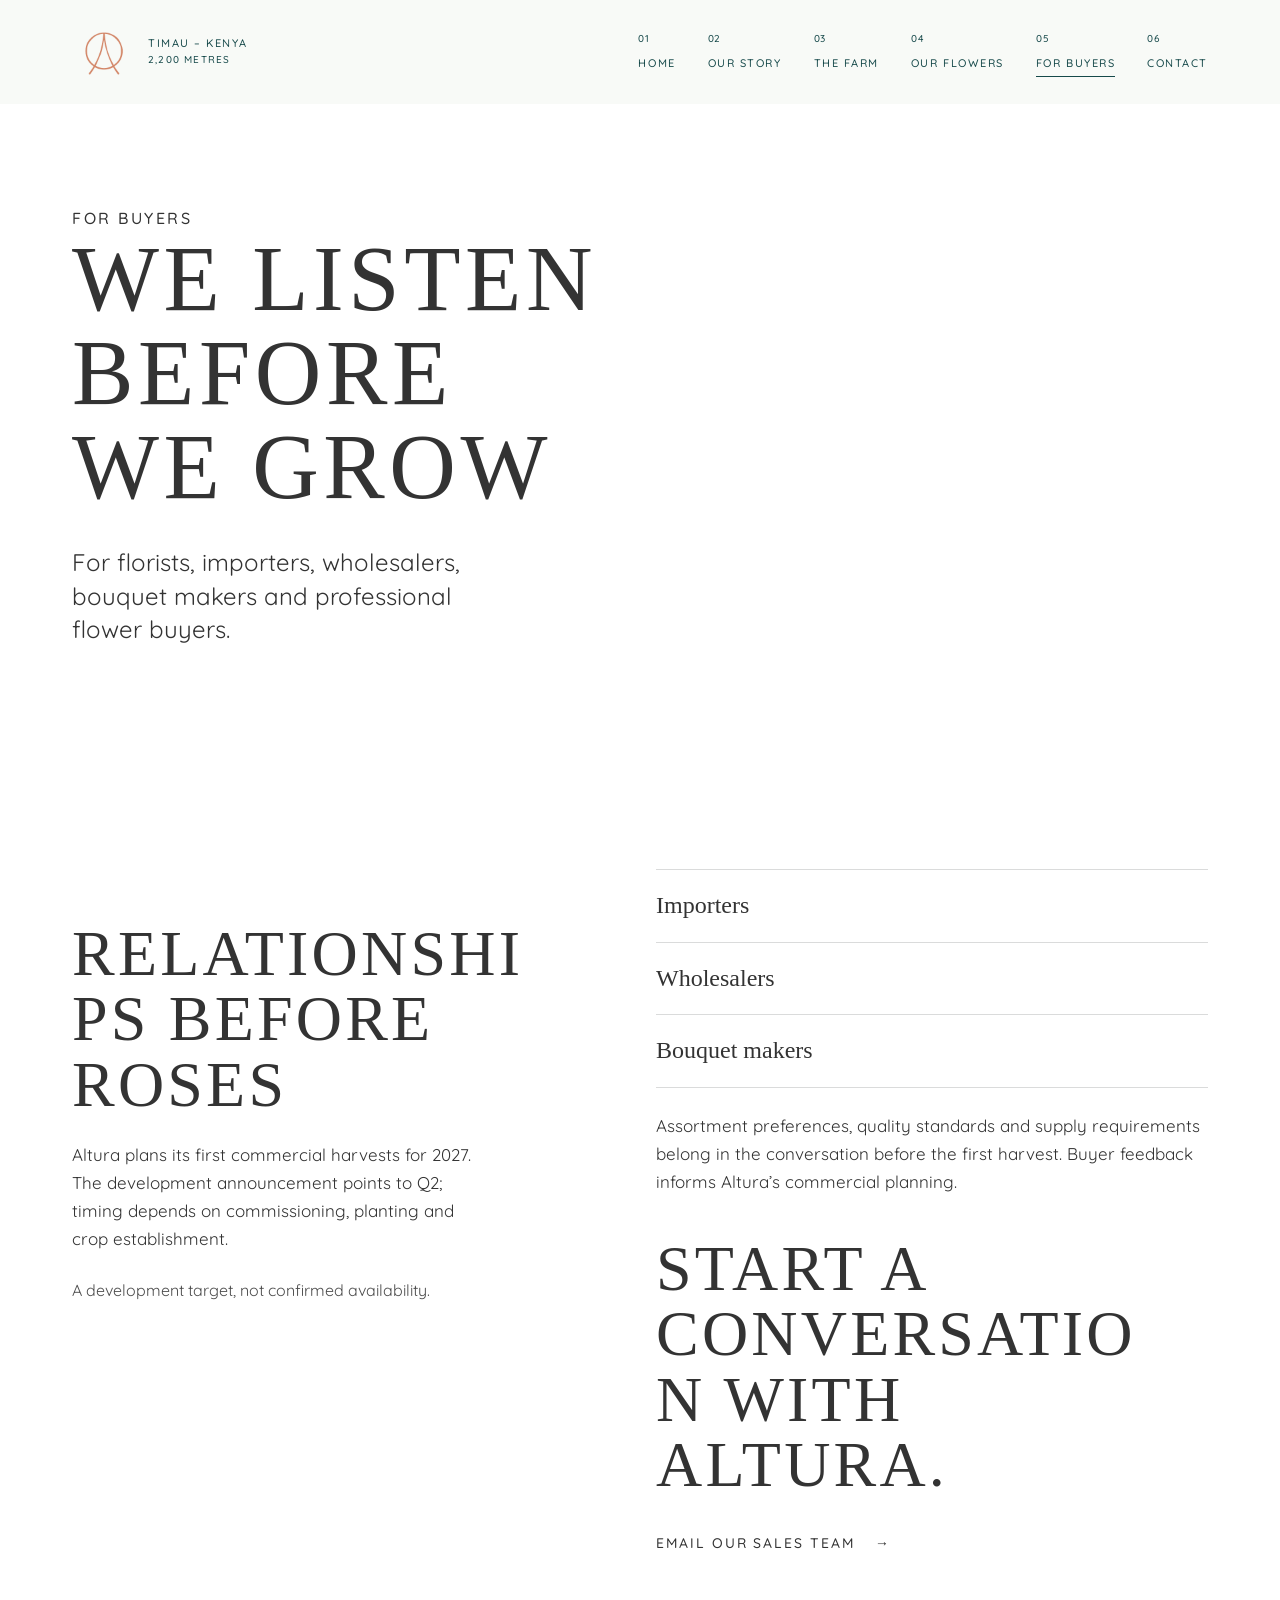
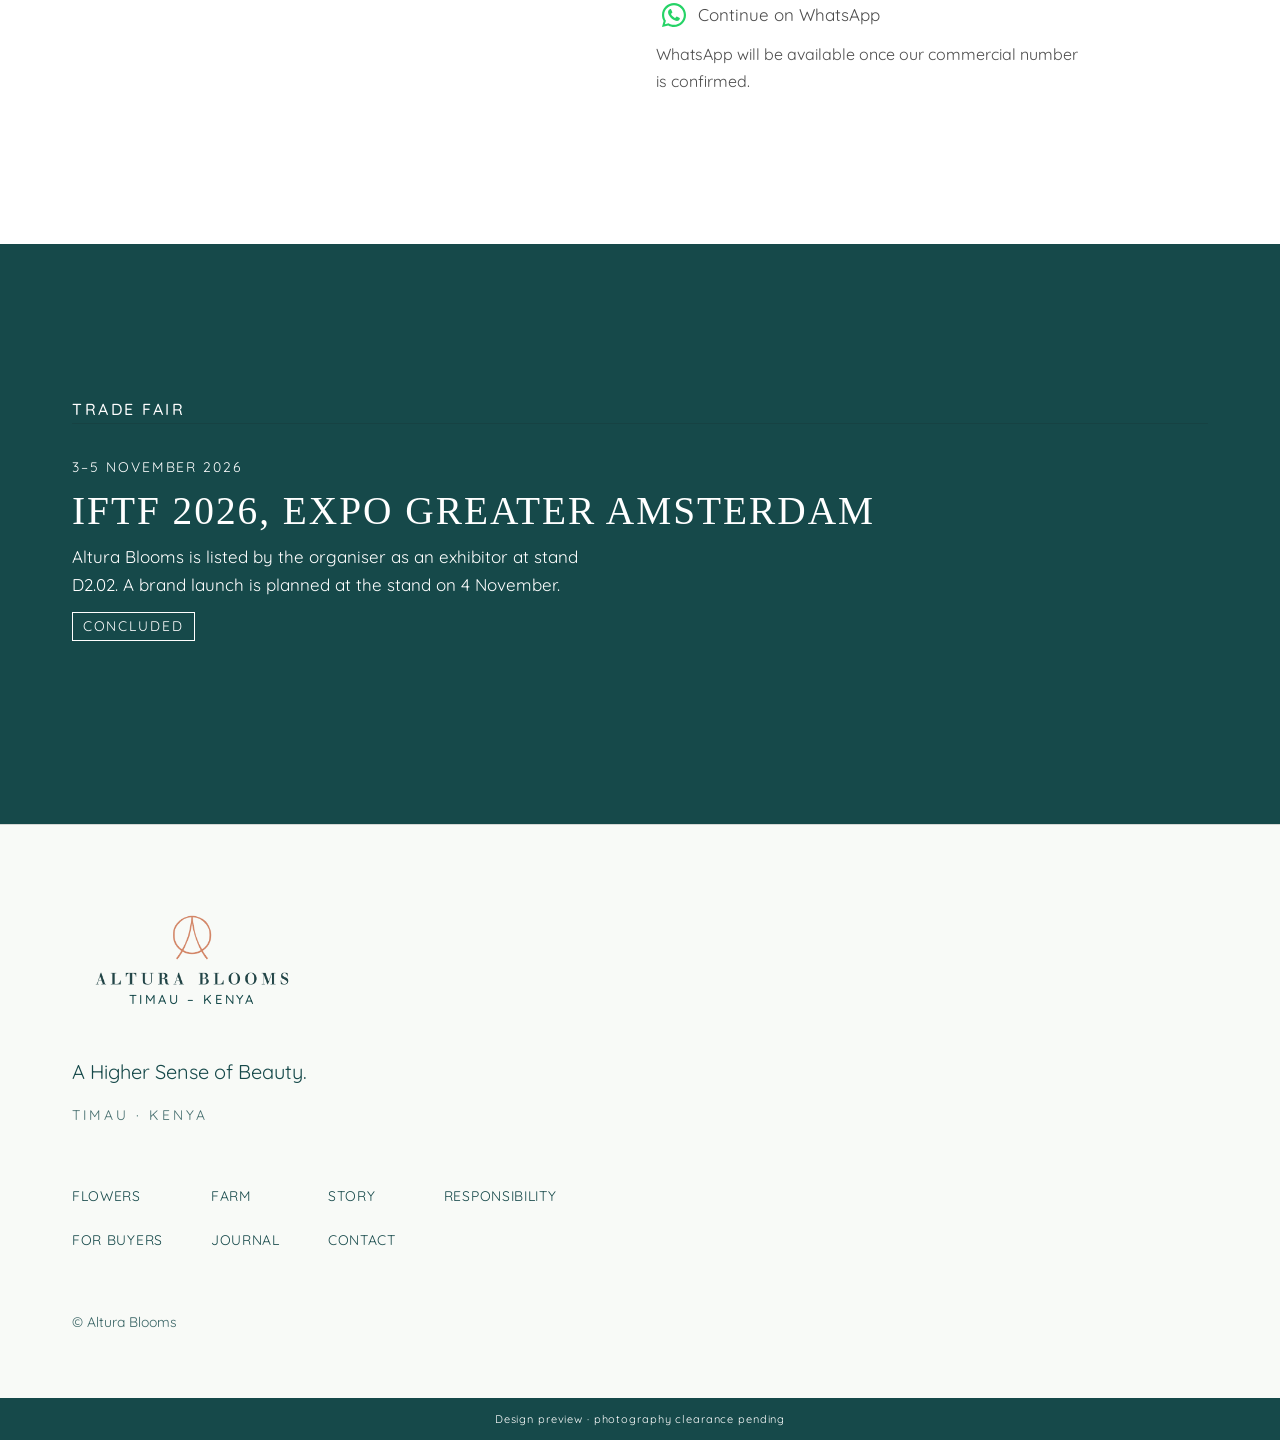
==== commit ec7bb647: "Add files via upload" ====
--- a/pages/buyers/index.html
+++ b/pages/buyers/index.html
@@ -25,11 +25,15 @@
 <a class="skip-link" href="#main">Skip to content</a>
 <header class="site-header">
   <div class="site-header__bar">
-    <a class="wordmark" href="../../index.html" aria-label="Altura Blooms, home"><picture><source media="(max-width: 767px)" srcset="../../assets/logos/web/official-mark.png"><img class="wordmark__official" src="../../assets/logos/web/official-primary.png" width="225" height="118" alt="Altura Blooms — Timau, Kenya"></picture><span class="wordmark__location" aria-hidden="true">Timau – Kenya</span></a>
-    <nav class="nav-desktop" aria-label="Primary"><ul><li><a href="../../pages/flowers/index.html">Flowers</a></li><li><a href="../../pages/farm/index.html">Farm</a></li><li><a href="../../pages/story/index.html">Story</a></li><li><a href="../../pages/responsibility/index.html">Responsibility</a></li><li><a href="../../pages/buyers/index.html" aria-current="page">For Buyers</a></li><li><a href="../../pages/journal/index.html">Journal</a></li></ul></nav>
+    <a class="wordmark" href="../../index.html" aria-label="Altura Blooms, home — Timau – Kenya, 2,200 metres"><img class="wordmark__symbol" src="../../assets/logos/web/official-mark.png" width="64" height="64" alt=""><span class="wordmark__origin">Timau – Kenya<span>2,200 metres</span></span></a>
+    <nav class="nav-desktop" aria-label="Primary"><ul><li style="--nav-order:0"><a href="../../index.html"><span class="nav-item__number" aria-hidden="true">01</span><span class="nav-item__label">Home</span></a></li><li style="--nav-order:1"><a href="../../pages/story/index.html"><span class="nav-item__number" aria-hidden="true">02</span><span class="nav-item__label">Our Story</span></a></li><li style="--nav-order:2"><a href="../../pages/farm/index.html"><span class="nav-item__number" aria-hidden="true">03</span><span class="nav-item__label">The Farm</span></a></li><li style="--nav-order:3"><a href="../../pages/flowers/index.html"><span class="nav-item__number" aria-hidden="true">04</span><span class="nav-item__label">Our Flowers</span></a></li><li style="--nav-order:4"><a href="../../pages/buyers/index.html" aria-current="page"><span class="nav-item__number" aria-hidden="true">05</span><span class="nav-item__label">For Buyers</span></a></li><li style="--nav-order:5"><a href="../../pages/contact/index.html"><span class="nav-item__number" aria-hidden="true">06</span><span class="nav-item__label">Contact</span></a></li></ul></nav>
     <button class="menu-toggle" type="button" aria-expanded="false" aria-controls="menu-panel"><span class="menu-toggle__label">Menu</span><span class="menu-toggle__bars" aria-hidden="true"></span></button>
   </div>
-  <nav class="menu-panel" id="menu-panel" aria-label="Menu"><ul><li><a href="../../pages/flowers/index.html">Flowers</a></li><li><a href="../../pages/farm/index.html">Our Farm</a></li><li><a href="../../pages/story/index.html">Our Story</a></li><li><a href="../../pages/responsibility/index.html">People · Perpetuity · Planet</a></li><li><a href="../../pages/buyers/index.html" aria-current="page">For Buyers</a></li><li><a href="../../pages/journal/index.html">Journal</a></li><li><a href="../../pages/contact/index.html">Contact</a></li></ul><p class="menu-panel__foot">Timau · Kenya</p></nav>
+  <nav class="menu-panel" id="menu-panel" aria-label="Main menu" aria-hidden="true" inert>
+    <div class="menu-panel__identity"><p class="menu-panel__brand">Altura Blooms</p><p class="menu-panel__origin">Timau · Kenya · 2,200 m</p></div>
+    <div class="menu-panel__body"><ul><li style="--nav-order:0"><a href="../../index.html"><span class="nav-item__number" aria-hidden="true">01</span><span class="nav-item__label">Home</span></a></li><li style="--nav-order:1"><a href="../../pages/story/index.html"><span class="nav-item__number" aria-hidden="true">02</span><span class="nav-item__label">Our Story</span></a></li><li style="--nav-order:2"><a href="../../pages/farm/index.html"><span class="nav-item__number" aria-hidden="true">03</span><span class="nav-item__label">The Farm</span></a></li><li style="--nav-order:3"><a href="../../pages/flowers/index.html"><span class="nav-item__number" aria-hidden="true">04</span><span class="nav-item__label">Our Flowers</span></a></li><li style="--nav-order:4"><a href="../../pages/buyers/index.html" aria-current="page"><span class="nav-item__number" aria-hidden="true">05</span><span class="nav-item__label">For Buyers</span></a></li><li style="--nav-order:5"><a href="../../pages/contact/index.html"><span class="nav-item__number" aria-hidden="true">06</span><span class="nav-item__label">Contact</span></a></li></ul><div class="menu-panel__altitude" aria-hidden="true"><span>2,200</span><p>Metres above the sea.<br>A different perspective.</p></div></div>
+    <p class="menu-panel__foot">A Higher Sense of Beauty.</p>
+  </nav>
 </header>
 <main id="main">
 
--- a/css/altura.css
+++ b/css/altura.css
@@ -187,34 +187,10 @@
 .site-footer__place { font-size: var(--step--1); letter-spacing: var(--tracking-wide); text-transform: uppercase; margin-top: var(--space-4); opacity: 0.8; }
 .site-footer nav ul { list-style: none; padding: 0; margin: var(--space-7) 0; display: grid; grid-template-columns: 1fr 1fr; gap: 0 var(--space-5); }
 .site-footer nav a { display: flex; align-items: center; min-height: var(--touch); text-decoration: none; border-bottom: 1px solid var(--altura-rule-light); font-size: var(--step--1); letter-spacing: var(--tracking-caps); text-transform: uppercase; }
-.site-footer small { display: block; font-size: var(--step--1); opacity: 0.7; }
+.site-footer small { display: block; font-size: var(--step--1); opacity: 0.85; }
 
 /* development-stage marker; removed by build when stage != development */
 .dev-flag { position: fixed; right: var(--space-2); bottom: var(--space-2); z-index: var(--z-skip); background: var(--altura-charcoal); color: var(--altura-white); font-size: 0.6875rem; letter-spacing: 0.08em; padding: 0.35rem 0.6rem; opacity: 0.85; pointer-events: none; }
-.site-header { position: fixed; inset: 0 0 auto 0; z-index: var(--z-header); height: var(--header-height); background: var(--altura-ivory); color: var(--altura-charcoal); border-bottom: var(--rule); transition: background var(--duration-2) var(--ease), color var(--duration-2) var(--ease), border-color var(--duration-2); }
-.js .site-header[data-over-hero]:not(.is-scrolled):not(.is-menu-open) { background: transparent; color: var(--altura-white); border-color: transparent; }
-.site-header__bar { position: relative; z-index: calc(var(--z-menu) + 1); height: 100%; display: flex; align-items: center; justify-content: space-between; max-width: var(--container); margin-inline: auto; padding-inline: var(--gutter); }
-.wordmark { font-family: var(--font-display); font-size: 1.125rem; letter-spacing: 0.32em; text-transform: uppercase; text-decoration: none; display: inline-flex; align-items: center; min-height: var(--touch); }
-.wordmark { gap: var(--space-3); }
-.wordmark__mark { width: 2.5rem; height: 2.5rem; border-radius: 50%; }
-.menu-toggle { display: inline-flex; align-items: center; gap: var(--space-3); min-height: var(--touch); min-width: var(--touch); padding: 0; border: 0; background: none; font-size: var(--step--1); letter-spacing: var(--tracking-caps); text-transform: uppercase; }
-.menu-toggle__bars { width: 1.5rem; height: 0.75rem; position: relative; }
-.menu-toggle__bars::before, .menu-toggle__bars::after { content: ""; position: absolute; left: 0; right: 0; height: 1px; background: currentColor; transition: transform var(--duration-1) var(--ease), top var(--duration-1) var(--ease); }
-.menu-toggle__bars::before { top: 0; }
-.menu-toggle__bars::after { top: 100%; }
-.menu-toggle[aria-expanded="true"] .menu-toggle__bars::before { top: 50%; transform: rotate(45deg); }
-.menu-toggle[aria-expanded="true"] .menu-toggle__bars::after { top: 50%; transform: rotate(-45deg); }
-.nav-desktop, .header-enquire { display: none; }
-
-/* full-viewport mobile menu */
-.menu-panel { position: fixed; inset: 0; z-index: var(--z-menu); background: var(--altura-deep-green); color: var(--altura-ivory); display: flex; flex-direction: column; padding: calc(var(--header-height) + var(--space-5)) var(--gutter) calc(var(--space-6) + env(safe-area-inset-bottom)); overflow-y: auto; opacity: 0; visibility: hidden; transition: opacity var(--duration-2) var(--ease), visibility 0s linear var(--duration-2); }
-.menu-panel.is-open { opacity: 1; visibility: visible; transition-delay: 0s; }
-.menu-panel ul { list-style: none; padding: 0; margin: 0; }
-.menu-panel a { display: block; padding-block: var(--space-3); font-family: var(--font-display); font-size: clamp(1.75rem, 7.5vw, 2.5rem); line-height: 1.1; text-decoration: none; }
-.menu-panel a[aria-current="page"] { color: var(--altura-peach); }
-.menu-panel__foot { margin-top: auto; padding-top: var(--space-7); font-size: var(--step--1); letter-spacing: var(--tracking-wide); text-transform: uppercase; opacity: 0.75; }
-.site-header.is-menu-open { background: var(--altura-deep-green); color: var(--altura-ivory); border-color: transparent; z-index: calc(var(--z-menu) + 1); }
-body.menu-locked { overflow: hidden; }
 /* Catalogue architecture — rendered only when data/varieties.json holds approved records. */
 .catalogue[hidden] { display: none !important; }
 .catalogue__filters { display: flex; flex-wrap: wrap; gap: var(--space-3); margin-bottom: var(--space-6); }
@@ -273,13 +249,6 @@
   .site-footer nav ul { grid-template-columns: repeat(4, auto); justify-content: start; gap: 0 var(--space-7); }
 }
 @media (min-width: 1024px) {
-  .menu-toggle { display: none; }
-  .nav-desktop { display: block; }
-  .nav-desktop ul { display: flex; gap: var(--space-6); list-style: none; padding: 0; margin: 0; }
-  .nav-desktop a { display: inline-flex; align-items: center; min-height: var(--touch); font-size: var(--step--1); letter-spacing: var(--tracking-caps); text-transform: uppercase; text-decoration: none; border-bottom: 1px solid transparent; }
-  .nav-desktop a:hover, .nav-desktop a[aria-current="page"] { border-bottom-color: currentColor; }
-  .header-enquire { display: inline-flex; min-height: 2.5rem; padding-inline: var(--space-5); }
-  .site-header__bar { gap: var(--space-6); }
   .flower-card { flex-basis: 30%; }
   .hero__inner { padding-bottom: var(--space-9); }
   .hero--page { min-height: 80svh; }
@@ -307,11 +276,6 @@
 .hero--home .hero__place { margin-top: 1.75rem; font-size: .8125rem; letter-spacing: .2em; }
 .hero--home .link-arrow { margin-top: 1.5rem; text-transform: none; letter-spacing: .035em; font-size: .9375rem; }
 .hero--home .media img { object-position: 94% 50% !important; }
-.wordmark { font-size: 1.25rem; letter-spacing: .28em; }
-.wordmark__mark { display: block; flex: none; }
-.menu-toggle { justify-content: flex-end; }
-.menu-toggle__label { position: absolute; width: 1px; height: 1px; overflow: hidden; clip-path: inset(50%); white-space: nowrap; }
-.menu-panel a { padding-block: 1rem; }
 
 /* Give the buyer-listening idea the first sustained editorial pause. */
 .flowers-intro { padding-block: clamp(6rem, 20vw, 11rem); }
@@ -373,8 +337,6 @@
   .home .journey li::before { display: block; margin-bottom: 1.5rem; }
 }
 @media (min-width: 1024px) and (max-width: 1279px) {
-  .nav-desktop ul { gap: 1.25rem; }
-  .nav-desktop a { letter-spacing: .08em; }
 }
 @media (min-width: 1280px) {
   .home .journey { grid-template-columns: repeat(6, 1fr); gap: 1.5rem; }
@@ -436,13 +398,8 @@
 .hero::after, .hero--home::after, .finale::after, .home .principle::after { background: rgb(22 73 74 / .7); }
 .link-arrow::after { transition: none; }
 .link-arrow:hover::after { transform: none; }
-.site-header { --header-height: 7rem; height: var(--header-height); background: #fff; }
 :root { --header-height: 7rem; }
-.js .site-header[data-over-hero]:not(.is-scrolled):not(.is-menu-open) { background: #fff; color: var(--altura-deep-green); }
-.wordmark { display: block; width: 180px; min-width: 180px; }
-.wordmark__official { width: 180px; height: 95px; object-fit: contain; }
 .site-footer__official { width: 240px; height: 126px; object-fit: contain; }
-.site-header__bar { gap: 1rem; }
 .site-footer { background: #fff; color: var(--altura-deep-green); border-top: 1px solid var(--altura-rule); }
 .site-footer__line { font-family: var(--font-body); font-size: 1.25rem; margin-top: 2rem; }
 .site-footer nav a { letter-spacing: .05em; }
@@ -510,39 +467,99 @@
  .home .journey { grid-template-columns: repeat(7,minmax(0,1fr)); }
 }
 @media (min-width: 900px) { .human-chapter { grid-template-columns: 58% 42%; } .human-chapter > .media { aspect-ratio: auto; min-height: 38rem; } .human-chapter__copy { align-self: center; padding-inline: 3rem; } }
-@media (min-width: 1024px) and (max-width: 1199px) { .nav-desktop ul { gap: .9rem; } .nav-desktop a { letter-spacing: .025em; font-size: .75rem; } }
 @media (prefers-reduced-motion: reduce) { .reveal-ready [data-reveal] { opacity: 1; } }
-/* Navigation and content remain usable when scripts are disabled. */
+.hero--home { min-height: 100svh; align-items: center; }
+.hero--home .hero__inner { padding-block: calc(var(--header-height) + 2.5rem) 2.5rem; }
+@media (max-width: 767px) { .hero--home .hero__title { font-size: clamp(2.5rem, 9.5vw, 4.5rem); } }
+/* Preserve the established page offset; navigation contracts independently. */
+:root { --header-height: 8.25rem; }
+@media (min-width: 768px) { .hero--home .hero__title { font-size: clamp(4rem, 7.6vw, 8.6rem); } }
+
+
+/* Footer uses the same continuous artwork canvas and readable origin line. */
+.site-footer { background: #f8faf7; }
+.site-footer__logo { position: relative; width: 240px; }
+.site-footer__location { position: absolute; inset-inline: 0; bottom: 13px; background: #f8faf7; color: var(--altura-deep-green); font: 500 13px/21px var(--font-body); letter-spacing: .2em; text-align: center; text-transform: uppercase; }
+/* Altura editorial navigation. Owns header and menu styles across all breakpoints. */
+.site-header { --nav-height: 88px; position: fixed; inset: 0 0 auto; height: calc(var(--nav-height) + env(safe-area-inset-top)); padding-top: env(safe-area-inset-top); z-index: var(--z-header); background: #f8faf7; color: var(--altura-deep-green); border-bottom: 1px solid transparent; transition: height 280ms ease, background 280ms ease, border-color 280ms ease; }
+.site-header.is-scrolled { --nav-height: 72px; border-bottom-color: rgb(22 73 74 / .16); }
+.site-header__bar { position: relative; z-index: 2; display: flex; align-items: center; justify-content: space-between; gap: 2rem; height: 100%; max-width: var(--container); padding-inline: var(--gutter); margin-inline: auto; }
+.wordmark { display: inline-flex; align-items: center; gap: .75rem; flex-shrink: 0; text-decoration: none; min-height: 44px; }
+.wordmark__symbol { width: 64px; height: 64px; object-fit: contain; transition: transform 280ms ease; }
+.is-scrolled .wordmark__symbol { transform: scale(.85); }
+.wordmark__origin { font: 500 .6875rem/1.6 var(--font-body); letter-spacing: .14em; text-transform: uppercase; }
+.wordmark__origin > span { display: block; font-size: .625rem; letter-spacing: .12em; }
+.nav-desktop { display: none; }
+.nav-desktop ul, .menu-panel ul { list-style: none; padding: 0; margin: 0; }
+.nav-item__number { font-family: var(--font-body); font-weight: 500; font-variant-numeric: tabular-nums; }
+.nav-item__label { position: relative; }
+.nav-item__label::after { content: ''; position: absolute; bottom: -.35rem; left: 0; width: 100%; height: 1px; background: currentColor; transform: scaleX(0); transform-origin: left; transition: transform 220ms ease; }
+.site-header a:hover .nav-item__label::after, .site-header a[aria-current] .nav-item__label::after, .site-header a:focus-visible .nav-item__label::after { transform: scaleX(1); }
+.site-header :focus-visible { outline: 2px solid currentColor; outline-offset: 5px; }
+.menu-toggle { display: inline-flex; flex-shrink: 0; align-items: center; justify-content: center; gap: 1rem; min-width: 88px; min-height: 44px; padding: .5rem 0 .5rem .5rem; border: 0; background: none; color: inherit; cursor: pointer; }
+.menu-toggle__label { position: static; width: auto; height: auto; clip-path: none; overflow: visible; font: 500 .6875rem/1 var(--font-body); letter-spacing: .18em; text-transform: uppercase; }
+.menu-toggle__bars { position: relative; display: block; width: 24px; height: 14px; }
+.menu-toggle__bars::before, .menu-toggle__bars::after { content: ''; position: absolute; left: 0; top: 3px; width: 24px; height: 1px; background: currentColor; transition: transform 240ms ease; }
+.menu-toggle__bars::after { top: 11px; width: 18px; left: 6px; }
+.menu-toggle[aria-expanded="true"] .menu-toggle__bars::before { transform: translateY(4px) rotate(45deg); }
+.menu-toggle[aria-expanded="true"] .menu-toggle__bars::after { width: 24px; left: 0; transform: translateY(-4px) rotate(-45deg); }
+/* The canvas scrolls independently on short landscape screens. Close stays fixed. */
+.menu-panel { position: fixed; inset: 0; z-index: 1; height: 100vh; height: 100dvh; display: flex; flex-direction: column; padding: calc(2rem + env(safe-area-inset-top)) var(--gutter) calc(1.5rem + env(safe-area-inset-bottom)); overflow-y: auto; overscroll-behavior: contain; -webkit-overflow-scrolling: touch; background: var(--altura-deep-green); color: white; opacity: 0; visibility: hidden; transition: opacity 280ms ease, visibility 0s linear 280ms; }
+.menu-panel.is-open { opacity: 1; visibility: visible; transition-delay: 0s; }
+.menu-panel__identity { padding-right: 95px; }
+.menu-panel__brand { font: 400 clamp(1rem, 3.7vw, 1.5rem)/1.25 var(--font-display); text-transform: uppercase; letter-spacing: .11em; }
+.menu-panel__origin { font-size: .625rem; line-height: 1.6; text-transform: uppercase; letter-spacing: .14em; margin-top: .75rem; }
+.menu-panel__body { margin-block: clamp(2rem, 6vh, 4rem) 2rem; }
+.menu-panel li { border-top: 1px solid rgb(255 255 255 / .17); }
+.menu-panel li:last-child { border-bottom: 1px solid rgb(255 255 255 / .17); }
+.menu-panel li a { display: flex; align-items: baseline; gap: 1.25rem; min-height: 54px; padding-block: .75rem; text-decoration: none; color: white; }
+.menu-panel .nav-item__number { font-size: .6875rem; letter-spacing: .08em; width: 1.5rem; flex-shrink: 0; }
+.menu-panel .nav-item__label { font: 400 clamp(1.5rem, 6.7vw, 3.2rem)/1.2 var(--font-display); letter-spacing: .035em; text-transform: uppercase; }
+.menu-panel a[aria-current] .nav-item__label::after { background: var(--altura-gold); }
+.menu-panel__altitude { display: none; }
+.menu-panel__foot { margin-top: auto; font-size: .875rem; letter-spacing: .02em; padding-top: .5rem; }
+.site-header.is-menu-open { --nav-height: 88px; background: transparent; color: white; border-color: transparent; }
+.is-menu-open .wordmark { visibility: hidden; }
+.is-menu-open .site-header__bar { pointer-events: none; }
+.is-menu-open .menu-toggle { pointer-events: auto; background: var(--altura-deep-green); }
+body.menu-locked { position: fixed; inset-inline: 0; width: 100%; overflow: hidden; }
+@media (min-width: 600px) {
+ .menu-panel { padding-inline: max(var(--gutter), 6vw); }
+ .menu-panel__body { margin-top: 4rem; }
+ .menu-panel li a { min-height: 70px; padding-block: 1rem; }
+}
+@media (min-width: 768px) {
+ .menu-panel__body { display: grid; grid-template-columns: 1.4fr 1fr; align-items: center; gap: 3rem; }
+ .menu-panel__altitude { display: block; border-left: 1px solid rgb(255 255 255 / .2); padding-left: 2rem; }
+ .menu-panel__altitude > span { font: 400 clamp(3rem, 8vw, 6rem)/1 var(--font-display); color: var(--altura-gold); }
+ .menu-panel__altitude > p { margin-top: 1.5rem; font-size: .875rem; line-height: 1.8; }
+}
+@media (min-width: 1024px) {
+ .site-header { --nav-height: 104px; }
+ .site-header.is-scrolled { --nav-height: 76px; }
+ .nav-desktop { display: block; }
+ .nav-desktop ul { display: flex; gap: clamp(1.25rem, 2.5vw, 2.75rem); }
+ .nav-desktop a { display: flex; flex-direction: column; align-items: flex-start; justify-content: center; gap: .375rem; min-height: 56px; text-decoration: none; text-transform: uppercase; white-space: nowrap; }
+ .nav-desktop .nav-item__number { font-size: .625rem; letter-spacing: .08em; }
+ .nav-desktop .nav-item__label { font-size: .6875rem; letter-spacing: .14em; font-weight: 500; }
+ .menu-toggle { display: none; }
+}
+@media (min-width: 1024px) and (max-width: 1199px) { .wordmark__origin { display: none; } }
+@media (max-height: 560px) and (max-width: 1023px) {
+ .menu-panel__body { margin-block: 1.5rem; }
+ .menu-panel li a { min-height: 48px; padding-block: .5rem; }
+ .menu-panel .nav-item__label { font-size: 1.5rem; }
+ .menu-panel__foot { padding-bottom: .5rem; }
+}
+/* No-script navigation is immediate, in flow, and wraps instead of opening a dead menu. */
 html:not(.js) .site-header { position: relative; height: auto; }
 html:not(.js) .site-header__bar { flex-wrap: wrap; padding-block: 1rem; }
 html:not(.js) .nav-desktop { display: block; }
-html:not(.js) .nav-desktop ul { display: flex; flex-wrap: wrap; gap: .75rem; list-style: none; padding: 0; }
-html:not(.js) .nav-desktop a { display: inline-flex; min-height: 44px; align-items: center; }
+html:not(.js) .nav-desktop ul { display: flex; flex-wrap: wrap; gap: 1rem; }
+html:not(.js) .nav-desktop a { display: inline-flex; gap: .5rem; min-height: 44px; align-items: center; text-decoration: none; }
 html:not(.js) .menu-toggle { display: none; }
-.hero--home { min-height: 100svh; align-items: center; }
-.hero--home .hero__inner { padding-block: calc(var(--header-height) + 2.5rem) 2.5rem; }
-@media (max-width: 767px) { .hero--home .hero__title { font-size: clamp(2.5rem, 9.5vw, 4.5rem); } }
-/* Primary artwork stays above its 180px ink-width minimum; use the mark on phones. */
-:root { --header-height: 8.25rem; }
-.site-header { --header-height: 8.25rem; }
-.wordmark { width: 225px; min-width: 225px; }
-.wordmark__official { width: 225px; height: 118px; }
-@media (max-width: 767px) {
- :root, .site-header { --header-height: 5.5rem; }
- .wordmark { width: 64px; min-width: 64px; }
- .wordmark__official { width: 64px; height: 64px; }
-}
-@media (min-width: 768px) { .hero--home .hero__title { font-size: clamp(4rem, 7.6vw, 8.6rem); } }
-@media (min-width: 1024px) { .nav-desktop ul { gap: 1.5rem; } .nav-desktop li { flex-shrink: 0; } .nav-desktop a { font-size: .75rem; letter-spacing: .12em; } }
-
-/* Match the supplied artwork canvas so the header reads as one continuous surface. */
-.site-header, .site-header.is-menu-open,
-.js .site-header[data-over-hero]:not(.is-scrolled):not(.is-menu-open) { background: #f8faf7; color: var(--altura-deep-green); }
-.wordmark { position: relative; }
-.wordmark__location { position: absolute; inset-inline: 0; bottom: 12px; background: #f8faf7; color: var(--altura-deep-green); font: 500 12px/20px var(--font-body); letter-spacing: .2em; text-align: center; text-transform: uppercase; }
-@media (max-width: 767px) { .wordmark__location { display: none; } }
-
-/* Footer uses the same continuous artwork canvas and readable origin line. */
-.site-footer { background: #f8faf7; }
-.site-footer__logo { position: relative; width: 240px; }
-.site-footer__location { position: absolute; inset-inline: 0; bottom: 13px; background: #f8faf7; color: var(--altura-deep-green); font: 500 13px/21px var(--font-body); letter-spacing: .2em; text-align: center; text-transform: uppercase; }+@media (prefers-reduced-motion: reduce) {
+ .site-header, .wordmark__symbol, .menu-panel, .nav-item__label::after, .menu-toggle__bars::before, .menu-toggle__bars::after { transition: none; }
+}
+/* Preserve the established content/anchor offsets independently of header contraction. */
+@media (max-width: 767px) { :root { --header-height: 5.5rem; } }
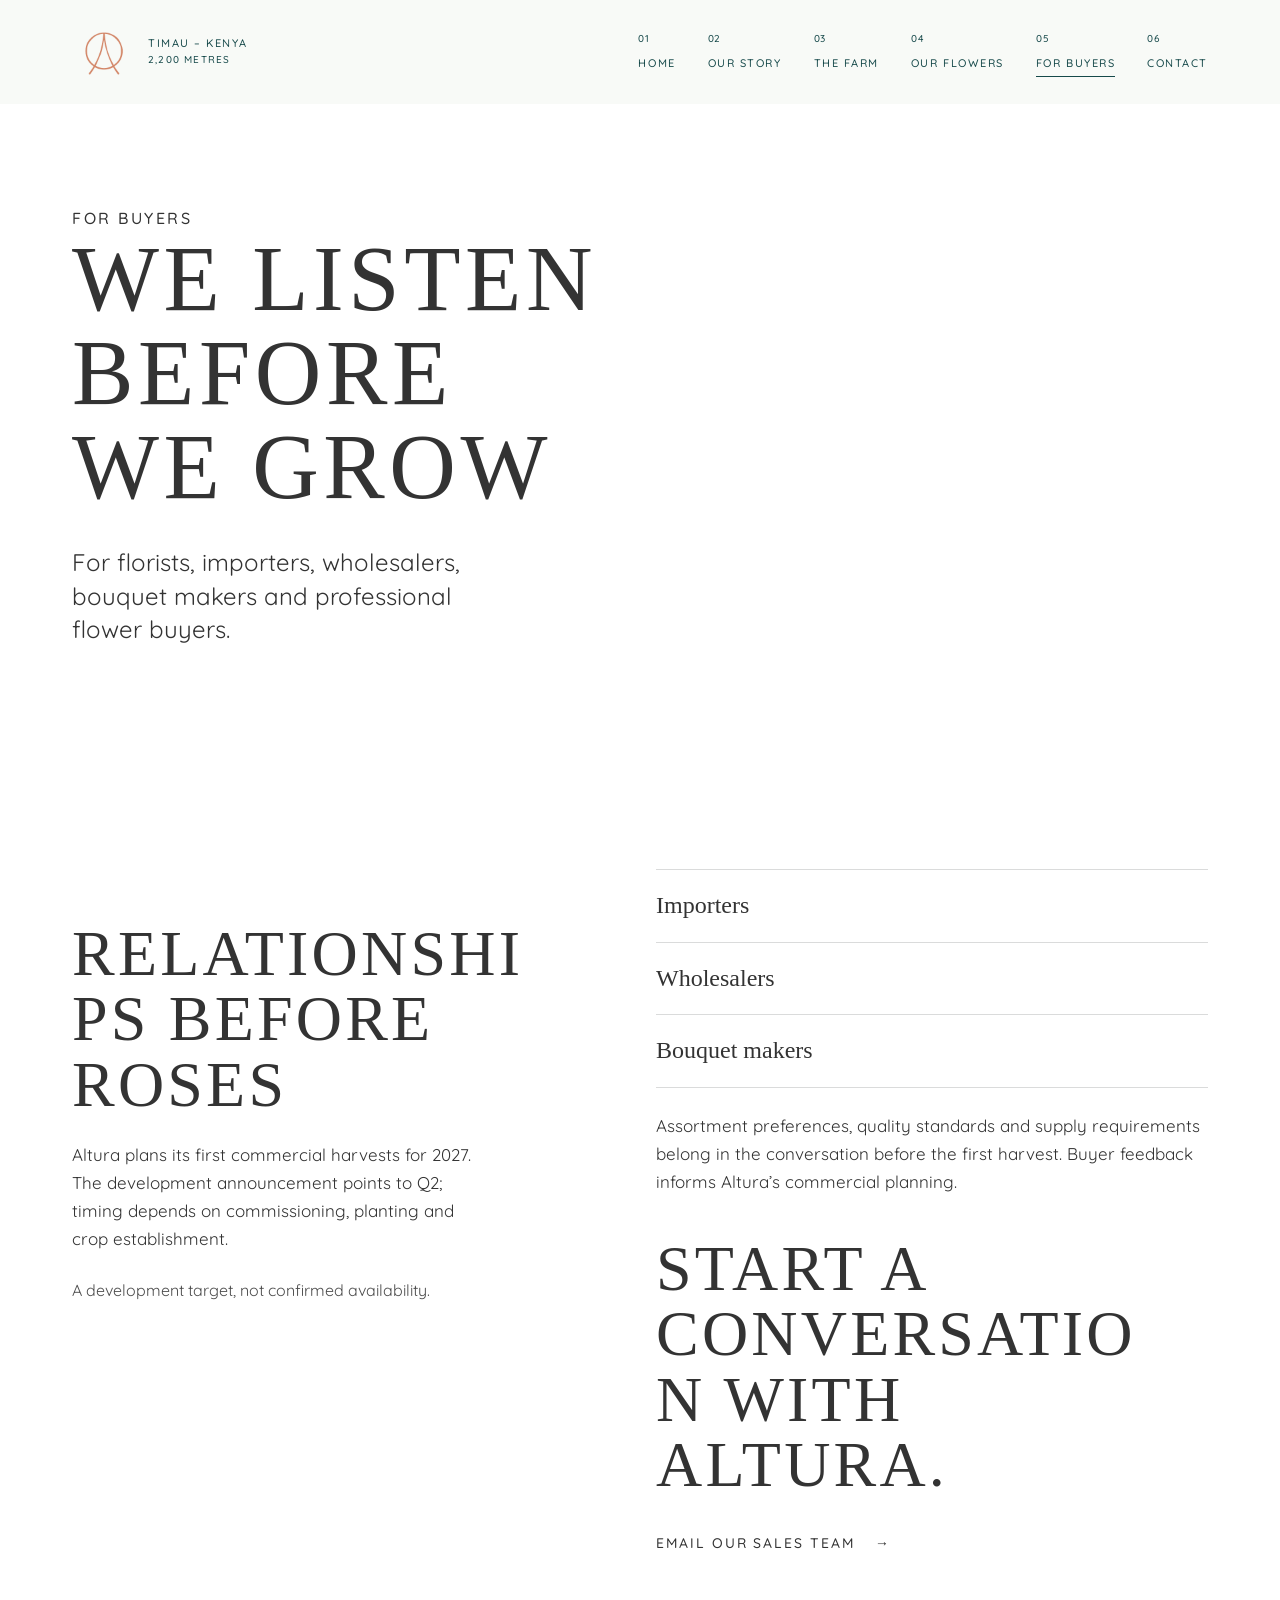
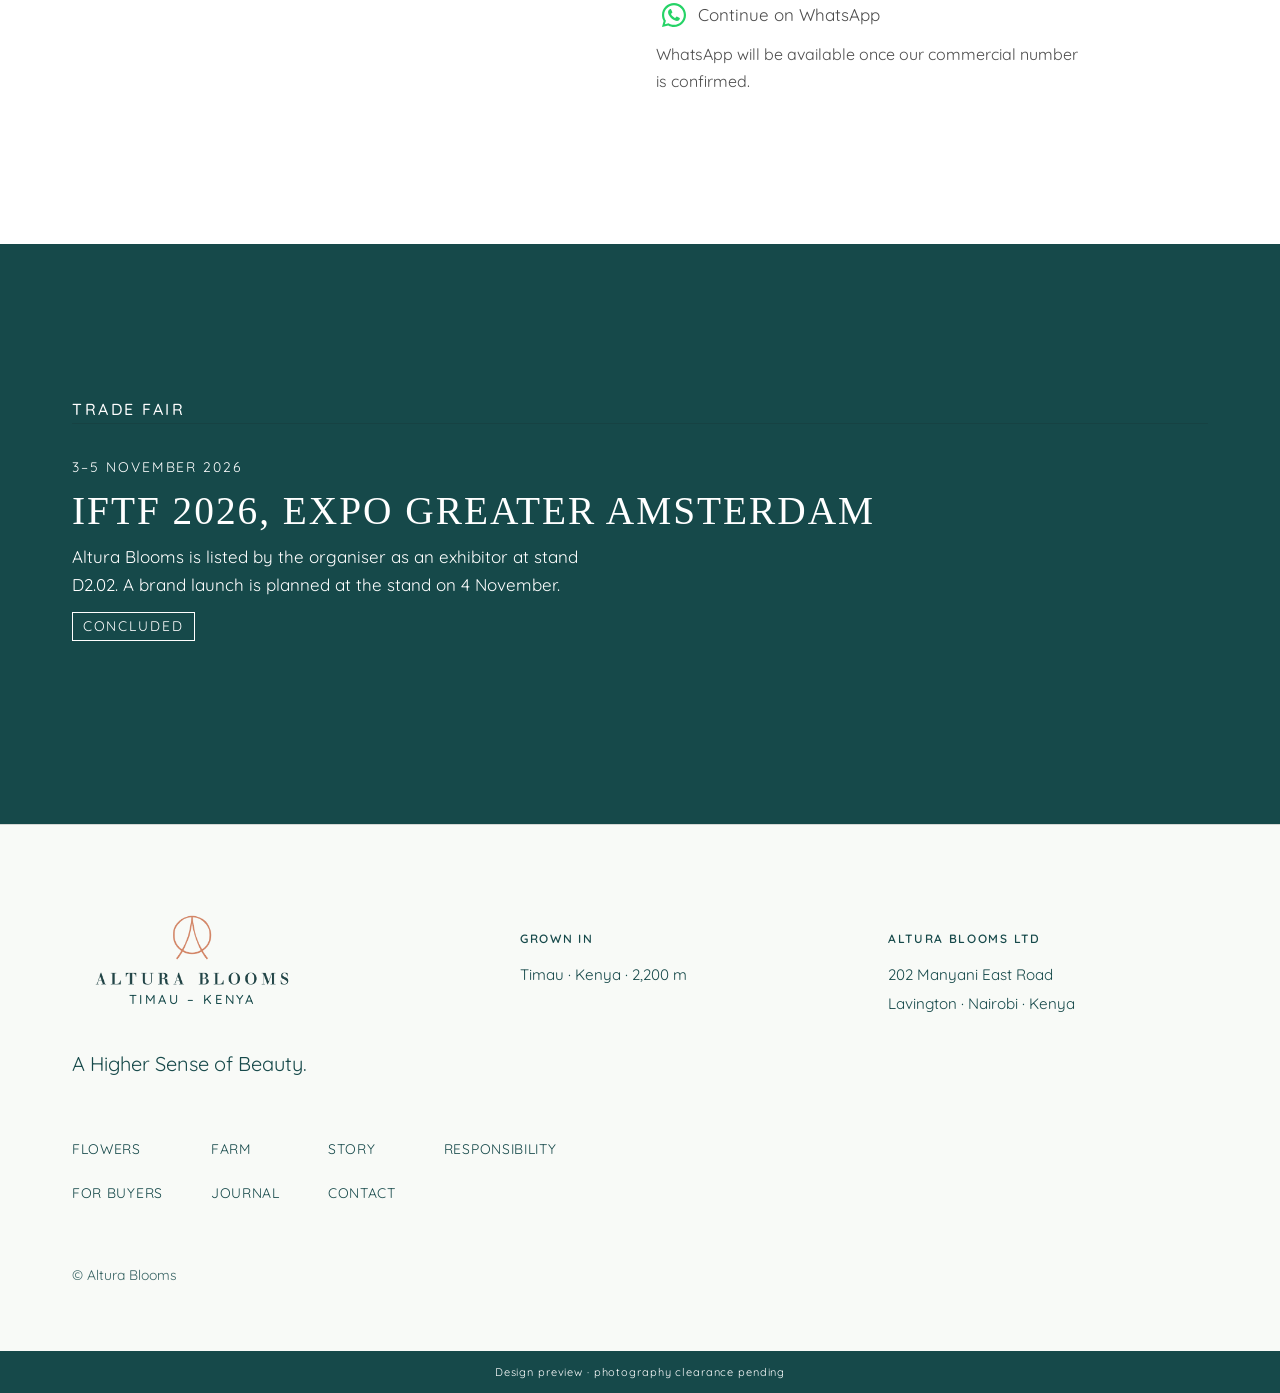
==== commit bbcfe63e: "Add files via upload" ====
--- a/pages/buyers/index.html
+++ b/pages/buyers/index.html
@@ -67,8 +67,11 @@
 </main>
 <footer class="site-footer">
   <div class="container">
-    <div class="site-footer__logo"><img class="site-footer__official" src="../../assets/logos/web/official-primary.png" width="240" height="126" alt="Altura Blooms — Timau, Kenya" loading="lazy"><span class="site-footer__location" aria-hidden="true">Timau – Kenya</span></div><p class="site-footer__line">A Higher Sense of Beauty.</p>
-    <p class="site-footer__place">Timau · Kenya</p>
+    <div class="site-footer__identity"><div class="site-footer__brand"><div class="site-footer__logo"><img class="site-footer__official" src="../../assets/logos/web/official-primary.png" width="240" height="126" alt="Altura Blooms — Timau, Kenya" loading="lazy"><span class="site-footer__location" aria-hidden="true">Timau – Kenya</span></div><p class="site-footer__line">A Higher Sense of Beauty.</p>
+    </div>
+    <div class="site-footer__origin"><p class="contact-label">Grown in</p><p>Timau · Kenya · 2,200 m</p></div>
+    <div class="site-footer__business"><p class="contact-label">Altura Blooms Ltd</p><address>202 Manyani East Road<br>Lavington · Nairobi · Kenya</address></div>
+    </div>
     <nav aria-label="Footer"><ul><li><a href="../../pages/flowers/index.html">Flowers</a></li><li><a href="../../pages/farm/index.html">Farm</a></li><li><a href="../../pages/story/index.html">Story</a></li><li><a href="../../pages/responsibility/index.html">Responsibility</a></li><li><a href="../../pages/buyers/index.html" aria-current="page">For Buyers</a></li><li><a href="../../pages/journal/index.html">Journal</a></li><li><a href="../../pages/contact/index.html">Contact</a></li></ul></nav>
     
     <small>© Altura Blooms</small>
--- a/css/altura.css
+++ b/css/altura.css
@@ -480,6 +480,33 @@
 .site-footer { background: #f8faf7; }
 .site-footer__logo { position: relative; width: 240px; }
 .site-footer__location { position: absolute; inset-inline: 0; bottom: 13px; background: #f8faf7; color: var(--altura-deep-green); font: 500 13px/21px var(--font-body); letter-spacing: .2em; text-align: center; text-transform: uppercase; }
+
+/* Corporate information: growing origin and business address remain distinct. */
+.site-footer__identity { display: grid; gap: 2.5rem; align-items: start; }
+.site-footer__identity p { margin: 0; }
+.site-footer__identity .site-footer__line { margin-top: 1.5rem; }
+.contact-label { font: 600 .75rem/1.6 var(--font-body); letter-spacing: .14em; text-transform: uppercase; color: var(--altura-deep-green); margin: 0 0 .8rem; }
+.site-footer__identity .contact-label { margin-bottom: .8rem; }
+.site-footer address, .contact-locations address { font-style: normal; line-height: 1.9; }
+.site-footer__origin, .site-footer__business { font-size: .95rem; line-height: 1.9; }
+.contact-layout { display: grid; gap: 3.5rem; }
+.contact-conversation { align-items: start; }
+.contact-locations { display: grid; gap: 2.5rem; }
+.contact-locations p { margin: 0; }
+.contact-locations .contact-note { margin-top: .7rem; font-size: .85rem; }
+@media (min-width: 700px) {
+  .site-footer__identity { grid-template-columns: 1fr 1fr; column-gap: 3rem; }
+  .site-footer__brand { grid-column: 1 / -1; }
+  .contact-layout { grid-template-columns: 1.1fr 1fr; gap: 4rem; }
+}
+@media (min-width: 1100px) {
+  .site-footer__identity { grid-template-columns: 1.25fr 1fr 1fr; gap: 3rem; }
+  .site-footer__brand { grid-column: auto; }
+  .site-footer__origin, .site-footer__business { padding-top: 2rem; }
+}
+
+.page-intro h1:has(.contact-title-word) { font-size: clamp(2rem, 6vw, 5.5rem); }
+.contact-title-word { white-space: nowrap; }
 /* Altura editorial navigation. Owns header and menu styles across all breakpoints. */
 .site-header { --nav-height: 88px; position: fixed; inset: 0 0 auto; height: calc(var(--nav-height) + env(safe-area-inset-top)); padding-top: env(safe-area-inset-top); z-index: var(--z-header); background: #f8faf7; color: var(--altura-deep-green); border-bottom: 1px solid transparent; transition: height 280ms ease, background 280ms ease, border-color 280ms ease; }
 .site-header.is-scrolled { --nav-height: 72px; border-bottom-color: rgb(22 73 74 / .16); }
